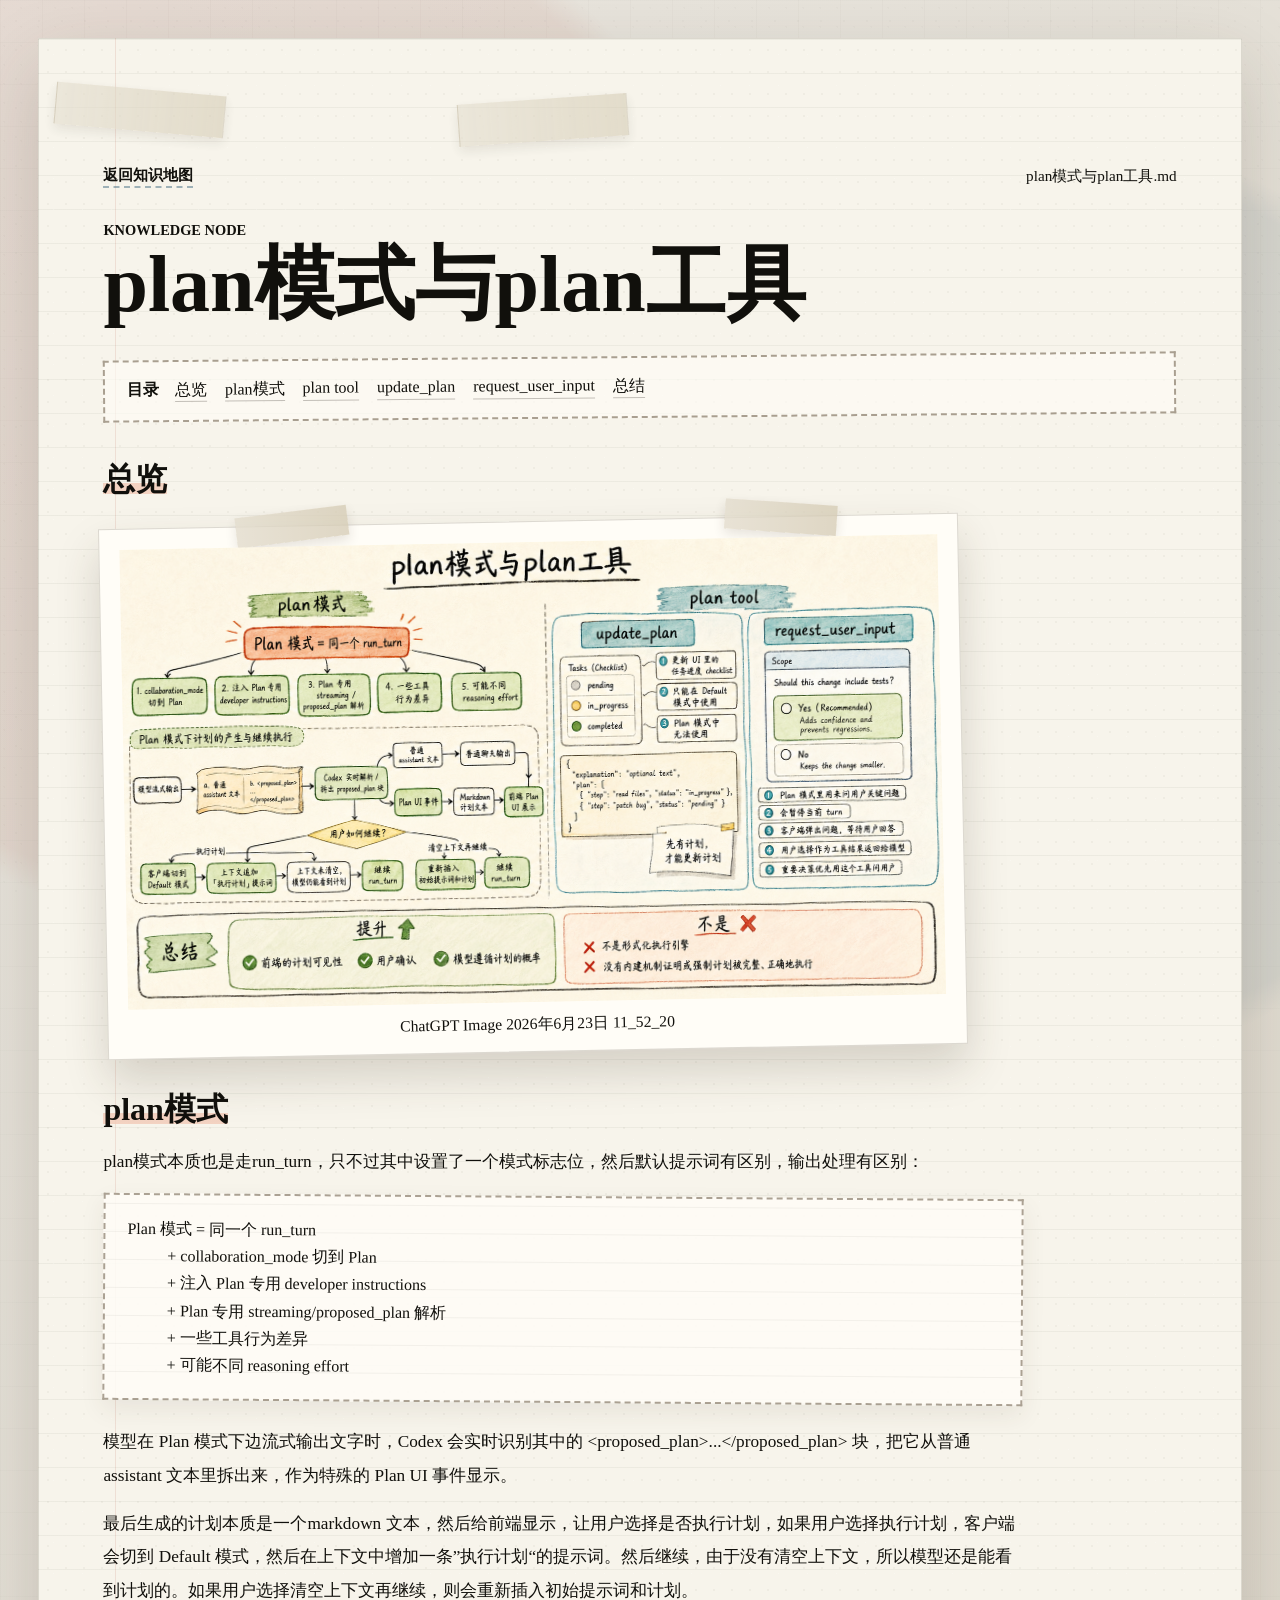
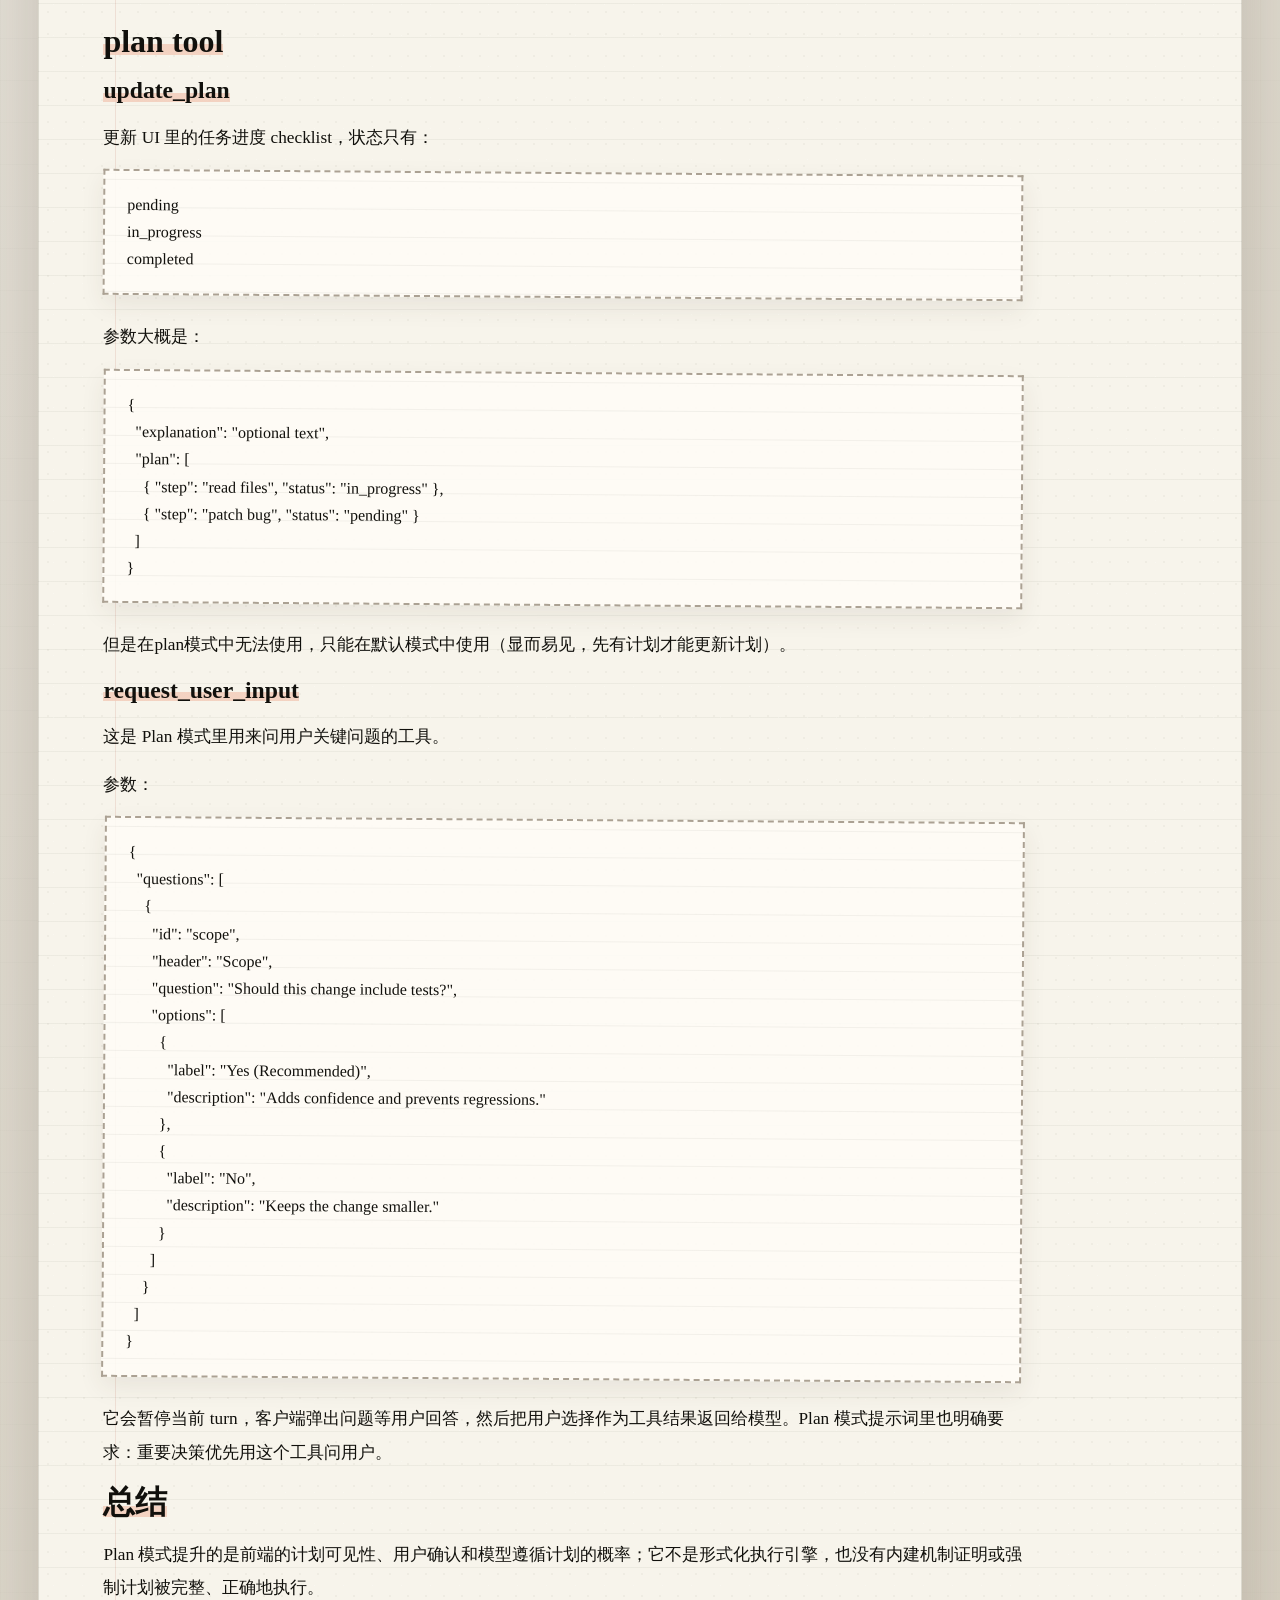
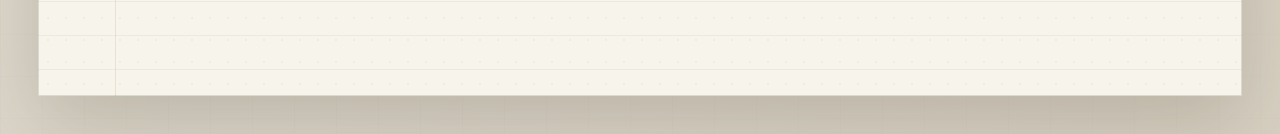
==== pages/plan-tools.html @ 9a36ade2 "Build Codex knowledge map blog" ====
<!doctype html>
<html lang="zh-CN">
  <head>
    <meta charset="utf-8" />
    <meta name="viewport" content="width=device-width, initial-scale=1" />
    <title>plan模式与plan工具 | Codex 源码知识地图</title>
    <link rel="stylesheet" href="../styles.css?v=20260623-strongred" />
  </head>
  <body class="topic-body">
    <main class="topic-shell" aria-label="知识节点详情">
      <article class="topic-paper">
        <div class="tape tape-a" aria-hidden="true"></div>
        <div class="tape tape-b" aria-hidden="true"></div>

        <nav class="topic-nav" aria-label="页面导航">
          <a href="../index.html">返回知识地图</a>
          <span data-topic-source></span>
        </nav>

        <header class="topic-hero">
          <p class="kicker" data-topic-eyebrow>Knowledge Node</p>
          <h1 data-topic-title>plan模式与plan工具</h1>
        </header>

        <aside class="topic-toc" aria-label="目录">
          <p>目录</p>
          <div data-topic-toc></div>
        </aside>

        <div class="topic-content" data-topic-article></div>
      </article>
    </main>

    <script>
      window.CodexTopicDocSlug = "plan-tools";
    </script>
    <script src="../data/docs-content.js?v=20260623-context-compaction"></script>
    <script src="../data/map-data.js?v=20260623-context-compaction"></script>
    <script src="../scripts/topic-page.js?v=20260623-listfix"></script>
  </body>
</html>
---- styles.css ----
:root {
  --hand-font: "Segoe Print", "Comic Sans MS", "Kaiti SC", KaiTi, STKaiti, cursive;
  --paper: #f7f4eb;
  --paper-deep: #ece3d3;
  --ink: #312a22;
  --ink-soft: #6e604e;
  --graphite: #847a6d;
  --core: #ae4937;
  --core-wash: #f2c9b6;
  --main: #557a64;
  --main-wash: #dfe9dc;
  --leaf: #fffdf7;
  --leaf-line: #928675;
  --blue-note: #315f79;
  --shadow: 0 28px 70px rgba(53, 43, 30, 0.18);
}

* {
  box-sizing: border-box;
}

html {
  min-height: 100%;
  background:
    linear-gradient(90deg, rgba(49, 42, 34, 0.045) 1px, transparent 1px) 0 0 / 42px 42px,
    linear-gradient(rgba(49, 42, 34, 0.035) 1px, transparent 1px) 0 0 / 42px 42px,
    #dad4c8;
}

body {
  min-height: 100%;
  margin: 0;
  color: var(--ink);
  font-family: var(--hand-font);
  background:
    radial-gradient(circle at 18% 12%, rgba(174, 73, 55, 0.08) 0 16%, transparent 17%),
    radial-gradient(circle at 82% 18%, rgba(49, 95, 121, 0.08) 0 15%, transparent 16%),
    linear-gradient(135deg, rgba(255, 255, 255, 0.42), rgba(214, 207, 192, 0.72));
  overflow-x: hidden;
}

body::before {
  content: "";
  position: fixed;
  inset: 0;
  pointer-events: none;
  opacity: 0.33;
  mix-blend-mode: multiply;
  background-image:
    linear-gradient(115deg, rgba(80, 64, 41, 0.035) 0 1px, transparent 1px 12px),
    radial-gradient(circle at 25% 40%, rgba(43, 34, 23, 0.05) 0 1px, transparent 1px),
    radial-gradient(circle at 70% 72%, rgba(43, 34, 23, 0.05) 0 1px, transparent 1px);
  background-size: 100% 100%, 17px 19px, 23px 29px;
}

.page-shell {
  min-height: 100vh;
  padding: clamp(18px, 3vw, 42px);
}

.map-board {
  position: relative;
  width: min(100%, 2240px);
  min-height: calc(100vh - clamp(36px, 6vw, 84px));
  margin: 0 auto;
  padding: clamp(24px, 4vw, 52px);
  background:
    linear-gradient(rgba(49, 42, 34, 0.055) 1px, transparent 1px) 0 0 / 100% 35px,
    linear-gradient(90deg, rgba(174, 73, 55, 0.14) 1px, transparent 1px) 74px 0 / 100% 100%,
    var(--paper);
  border: 1px solid rgba(49, 42, 34, 0.14);
  box-shadow: var(--shadow);
  isolation: isolate;
  overflow: hidden;
}

.map-board::before {
  content: "";
  position: absolute;
  inset: 0;
  z-index: -1;
  background:
    linear-gradient(96deg, transparent 0 8%, rgba(255, 255, 255, 0.38) 9%, transparent 12% 100%),
    radial-gradient(circle at 16% 30%, rgba(85, 122, 100, 0.06), transparent 20%),
    radial-gradient(circle at 84% 82%, rgba(49, 95, 121, 0.07), transparent 24%);
}

.map-board::after {
  content: "";
  position: absolute;
  inset: 0;
  pointer-events: none;
  background-image:
    radial-gradient(circle, rgba(58, 45, 29, 0.12) 0 0.7px, transparent 0.8px),
    radial-gradient(circle, rgba(255, 255, 255, 0.6) 0 0.9px, transparent 1px);
  background-size: 18px 22px, 29px 31px;
  opacity: 0.42;
}

.tape {
  position: absolute;
  width: 170px;
  height: 42px;
  z-index: 2;
  background:
    linear-gradient(90deg, rgba(255, 255, 255, 0.34), rgba(255, 255, 255, 0.05)),
    rgba(207, 196, 170, 0.68);
  border-left: 1px solid rgba(92, 77, 54, 0.12);
  border-right: 1px solid rgba(92, 77, 54, 0.12);
  box-shadow: 0 5px 12px rgba(54, 44, 30, 0.12);
  opacity: 0.78;
}

.tape-a {
  top: 18px;
  left: 33%;
  transform: rotate(-4deg);
}

.tape-b {
  right: 48px;
  bottom: 34px;
  transform: rotate(5deg);
}

.map-heading {
  position: relative;
  z-index: 3;
  max-width: 720px;
  margin: 0 0 clamp(20px, 3vw, 32px);
}

.kicker {
  margin: 0 0 7px;
  color: var(--blue-note);
  font: 700 0.9rem var(--hand-font);
  letter-spacing: 0;
  text-transform: uppercase;
}

h1 {
  margin: 0;
  color: var(--ink);
  font-size: 5rem;
  line-height: 0.95;
  letter-spacing: 0;
  text-wrap: balance;
}

.subtitle {
  max-width: 650px;
  margin: 16px 0 0;
  color: var(--ink-soft);
  font-family: var(--hand-font);
  font-size: 1.08rem;
  line-height: 1.75;
}

.legend {
  position: absolute;
  top: clamp(32px, 5vw, 62px);
  right: clamp(24px, 4vw, 54px);
  z-index: 4;
  display: flex;
  gap: 18px;
  align-items: center;
  color: var(--ink-soft);
  font: 700 0.95rem var(--hand-font);
}

.legend span {
  display: inline-flex;
  gap: 8px;
  align-items: center;
  white-space: nowrap;
}

.legend i {
  display: block;
  width: 18px;
  height: 18px;
  transform: rotate(-5deg);
  border: 2px solid currentColor;
  background: var(--leaf);
}

.legend-core {
  color: var(--core);
  background: var(--core-wash) !important;
}

.legend-main {
  color: var(--main);
  background: var(--main-wash) !important;
}

.legend-leaf {
  color: var(--leaf-line);
}

.map-scroll {
  position: relative;
  z-index: 3;
  width: 100%;
  overflow-x: auto;
  overflow-y: hidden;
  padding: 4px 0 170px;
  scrollbar-color: rgba(49, 42, 34, 0.28) transparent;
}

.knowledge-map {
  display: block;
  width: 100%;
  min-width: 1700px;
  height: auto;
  aspect-ratio: 2260 / 1040;
  font-family: var(--hand-font);
  overflow: visible;
}

.background-ink path {
  fill: none;
  stroke: rgba(49, 42, 34, 0.22);
  stroke-width: 1.5;
  stroke-linecap: round;
  stroke-dasharray: 5 12;
  filter: url("#roughen");
}

.connector {
  fill: none;
  stroke: rgba(49, 42, 34, 0.72);
  stroke-linecap: round;
  stroke-linejoin: round;
  marker-end: url("#arrow-main");
  filter: url("#roughen");
}

.main-flow {
  stroke-width: 3.1;
}

.core-flow {
  stroke: rgba(174, 73, 55, 0.78);
  stroke-width: 4.4;
}

.front-connectors .main-flow {
  stroke-width: 4.2;
}

.connector-emphasis {
  stroke: rgba(49, 42, 34, 0.88);
  stroke-width: 5.2;
  filter: none;
}

.front-connectors .connector-emphasis {
  stroke-width: 5.2;
}

.arrow-mark {
  fill: none;
  stroke: rgba(49, 42, 34, 0.72);
  stroke-width: 1.8;
  stroke-linecap: round;
  stroke-linejoin: round;
}

.nodes {
  filter: url("#soft-shadow");
}

.map-node {
  cursor: pointer;
  outline: none;
  transform-box: fill-box;
  transform-origin: center;
  transition: transform 180ms ease, opacity 180ms ease;
}

.map-node:hover,
.map-node:focus-visible,
.map-node.is-active {
  transform: translateY(-5px) rotate(-0.7deg);
}

.map-node[data-url] .node-shape {
  stroke-dasharray: 12 4;
}

.map-node:focus-visible .node-shape {
  stroke: var(--blue-note);
  stroke-width: 4.8;
}

.node-shape {
  stroke-linejoin: round;
  filter: url("#roughen");
  transition: fill 180ms ease, stroke-width 180ms ease;
}

.node-label {
  pointer-events: none;
  fill: var(--ink);
  font-size: 22px;
  font-weight: 700;
  letter-spacing: 0;
  dominant-baseline: middle;
}

.node-main .node-shape {
  fill: var(--main-wash);
  stroke: var(--main);
  stroke-width: 3.5;
}

.node-leaf .node-shape {
  fill: rgba(255, 253, 247, 0.96);
  stroke: var(--leaf-line);
  stroke-width: 2.1;
  stroke-dasharray: 8 5;
}

.node-leaf .node-label {
  font-size: 20px;
  font-weight: 650;
}

.node-core .node-halo {
  fill: rgba(174, 73, 55, 0.08);
  stroke: var(--core);
  stroke-width: 3.5;
  stroke-dasharray: 14 9;
  filter: url("#roughen");
}

.node-core .node-shape {
  fill: var(--core-wash);
  stroke: var(--core);
  stroke-width: 5;
}

.node-core .node-label {
  fill: #2c211c;
  font-size: 29px;
  font-weight: 800;
}

.stamp {
  pointer-events: none;
  fill: none;
  stroke: var(--core);
  stroke-width: 1.6;
  font: 800 21px var(--hand-font);
  letter-spacing: 0;
}

.node-note {
  position: absolute;
  right: clamp(28px, 5vw, 64px);
  bottom: clamp(26px, 4vw, 50px);
  z-index: 5;
  width: min(420px, calc(100% - 56px));
  min-height: 116px;
  padding: 19px 24px 21px;
  color: var(--ink);
  background:
    linear-gradient(105deg, rgba(255, 255, 255, 0.5), rgba(255, 255, 255, 0.08)),
    #f4e7a9;
  border: 1px solid rgba(65, 53, 34, 0.17);
  box-shadow: 0 18px 38px rgba(61, 50, 33, 0.16);
  transform: rotate(-1.5deg);
}

.node-note::before {
  content: "";
  position: absolute;
  top: -13px;
  left: 42%;
  width: 88px;
  height: 25px;
  background: rgba(190, 177, 148, 0.58);
  transform: rotate(4deg);
}

.node-note p,
.node-note h2 {
  margin: 0;
}

.note-tier {
  color: var(--core);
  font: 800 0.78rem var(--hand-font);
  letter-spacing: 0;
  text-transform: uppercase;
}

.node-note h2 {
  margin-top: 4px;
  font-size: 1.65rem;
  line-height: 1.15;
}

.node-note h2 + p {
  margin-top: 10px;
  color: #5a4a35;
  font-family: var(--hand-font);
  font-size: 0.98rem;
  line-height: 1.72;
}

@media (max-width: 980px) {
  .map-board {
    padding: 26px 22px;
  }

  .legend {
    position: relative;
    top: auto;
    right: auto;
    margin: 18px 0 8px;
    flex-wrap: wrap;
  }

  .kicker {
    font-size: 0.82rem;
  }

  h1 {
    font-size: 3.55rem;
  }

  .subtitle {
    font-size: 1rem;
  }

  .node-note h2 {
    font-size: 1.45rem;
  }

  .map-scroll {
    margin-inline: -10px;
    padding: 8px 10px 160px;
  }

  .knowledge-map {
    min-width: 1460px;
  }

  .node-note {
    right: 18px;
    left: 18px;
    bottom: 24px;
    width: auto;
  }
}

@media (max-width: 560px) {
  .page-shell {
    padding: 12px;
  }

  .map-board {
    min-height: calc(100vh - 24px);
    padding: 22px 16px;
  }

  h1 {
    font-size: 2.45rem;
  }

  .subtitle {
    font-size: 0.92rem;
  }

  .legend {
    gap: 10px 14px;
    font-size: 0.86rem;
  }

  .knowledge-map {
    min-width: 1280px;
  }

  .tape-a {
    left: 18%;
  }

  .tape-b {
    display: none;
  }
}

.topic-body {
  --ink: #11100c;
  --ink-soft: #11100c;
  --core: #11100c;
  --blue-note: #11100c;
  --topic-emphasis: #b43b2e;
  overflow-x: hidden;
}

.topic-body.is-lightbox-open {
  overflow: hidden;
}

.topic-shell {
  min-height: 100vh;
  padding: clamp(18px, 3vw, 42px);
}

.topic-paper {
  position: relative;
  width: min(100%, 1280px);
  margin: 0 auto;
  padding: 42px clamp(24px, 5vw, 76px) 76px;
  background:
    linear-gradient(rgba(49, 42, 34, 0.052) 1px, transparent 1px) 0 0 / 100% 34px,
    linear-gradient(90deg, rgba(174, 73, 55, 0.12) 1px, transparent 1px) 76px 0 / 100% 100%,
    var(--paper);
  border: 1px solid rgba(49, 42, 34, 0.14);
  box-shadow: var(--shadow);
  isolation: isolate;
}

.topic-paper::after {
  content: "";
  position: absolute;
  inset: 0;
  pointer-events: none;
  opacity: 0.36;
  background-image:
    radial-gradient(circle, rgba(58, 45, 29, 0.12) 0 0.7px, transparent 0.8px),
    radial-gradient(circle, rgba(255, 255, 255, 0.6) 0 0.9px, transparent 1px);
  background-size: 18px 22px, 29px 31px;
}

.topic-paper > * {
  position: relative;
  z-index: 1;
}

.topic-nav {
  display: flex;
  justify-content: space-between;
  gap: 18px;
  align-items: center;
  margin-bottom: 34px;
  color: var(--ink);
  font-size: 0.95rem;
}

.topic-nav a {
  color: var(--blue-note);
  font-weight: 800;
  text-decoration: none;
  border-bottom: 2px dashed rgba(49, 95, 121, 0.45);
}

.topic-nav span {
  text-align: right;
}

.topic-hero {
  max-width: 880px;
  margin-bottom: 34px;
}

.topic-toc {
  display: grid;
  grid-template-columns: auto 1fr;
  gap: 16px;
  align-items: start;
  margin: 0 0 42px;
  padding: 18px 22px;
  background: rgba(255, 253, 247, 0.62);
  border: 2px dashed rgba(146, 134, 117, 0.78);
  transform: rotate(-0.5deg);
}

.topic-toc p {
  margin: 0;
  color: var(--core);
  font-weight: 800;
}

.topic-toc div {
  display: flex;
  flex-wrap: wrap;
  gap: 10px 18px;
}

.topic-toc a {
  color: var(--ink);
  text-decoration: none;
  border-bottom: 1px solid rgba(49, 42, 34, 0.28);
}

.topic-content {
  max-width: 920px;
}

.topic-section {
  margin-top: 46px;
  scroll-margin-top: 24px;
}

.topic-section:first-child {
  margin-top: 0;
}

.topic-heading {
  display: block;
  width: fit-content;
  max-width: 100%;
  margin: 0 0 16px;
  color: var(--ink);
  font-size: 2rem;
  line-height: 1.2;
  letter-spacing: 0;
  background:
    linear-gradient(transparent 58%, rgba(242, 201, 182, 0.78) 58% 88%, transparent 88%);
}

h3.topic-heading {
  font-size: 1.48rem;
  color: var(--blue-note);
}

.topic-heading + .topic-heading {
  margin-top: 8px;
}

.topic-paragraph {
  margin: 14px 0;
  color: #11100c;
  font-size: 1.08rem;
  line-height: 1.95;
}

.topic-body strong {
  color: var(--topic-emphasis);
  font-weight: 900;
}

.inline-code {
  padding: 0.08em 0.28em;
  color: #11100c;
  background: rgba(242, 201, 182, 0.46);
  border: 1px dashed rgba(174, 73, 55, 0.36);
}

.topic-code {
  margin: 18px 0 22px;
  padding: 20px 22px;
  color: #11100c;
  font-family: var(--hand-font);
  font-size: 1rem;
  line-height: 1.7;
  white-space: pre-wrap;
  background:
    linear-gradient(rgba(49, 42, 34, 0.055) 1px, transparent 1px) 0 8px / 100% 28px,
    rgba(255, 253, 247, 0.86);
  border: 2px dashed rgba(146, 134, 117, 0.76);
  box-shadow: 0 10px 24px rgba(61, 50, 33, 0.08);
  transform: rotate(0.4deg);
}

.topic-code code {
  font-family: inherit;
}

.topic-list {
  margin: 14px 0 20px;
  padding-left: 1.6rem;
  color: #11100c;
  font-size: 1.05rem;
  line-height: 1.82;
}

.topic-list li {
  margin: 7px 0;
  padding-left: 4px;
}

.topic-list strong {
  color: var(--topic-emphasis);
}

.topic-table-wrap {
  position: relative;
  width: min(100%, 980px);
  margin: 22px 0 30px;
  padding: 14px 12px 16px;
  overflow-x: auto;
  background:
    linear-gradient(rgba(49, 42, 34, 0.045) 1px, transparent 1px) 0 11px / 100% 30px,
    rgba(255, 253, 247, 0.9);
  border: 2px dashed rgba(146, 134, 117, 0.72);
  box-shadow: 0 14px 28px rgba(61, 50, 33, 0.1);
  transform: rotate(-0.25deg);
}

.topic-table-wrap::before {
  content: "";
  position: absolute;
  top: -13px;
  left: 34px;
  width: 92px;
  height: 24px;
  background:
    linear-gradient(90deg, rgba(255, 255, 255, 0.32), rgba(255, 255, 255, 0.08)),
    rgba(207, 196, 170, 0.62);
  box-shadow: 0 5px 12px rgba(54, 44, 30, 0.1);
  transform: rotate(-5deg);
}

.topic-table {
  width: 100%;
  min-width: 760px;
  border-collapse: separate;
  border-spacing: 0;
  color: #11100c;
  font-family: var(--hand-font);
  font-size: 1.01rem;
  line-height: 1.58;
}

.topic-table th,
.topic-table td {
  padding: 11px 14px;
  vertical-align: top;
  border-right: 2px dashed rgba(146, 134, 117, 0.48);
  border-bottom: 2px dashed rgba(146, 134, 117, 0.48);
}

.topic-table th:last-child,
.topic-table td:last-child {
  border-right: 0;
}

.topic-table tbody tr:last-child td {
  border-bottom: 0;
}

.topic-table th {
  color: #11100c;
  font-weight: 800;
  background: rgba(242, 201, 182, 0.38);
}

.topic-table tbody tr:nth-child(odd) td {
  background: rgba(216, 228, 212, 0.24);
}

.topic-empty {
  margin-top: 28px;
  padding: 20px 22px;
  color: #11100c;
  background: rgba(255, 253, 247, 0.72);
  border: 2px dashed rgba(146, 134, 117, 0.7);
}

.topic-child-links {
  width: min(100%, 980px);
  margin: 46px 0 8px;
  padding-top: 18px;
  border-top: 2px dashed rgba(146, 134, 117, 0.62);
}

.topic-child-heading {
  display: inline-block;
  margin: 0 0 18px;
  color: var(--blue-note);
  font-size: 1.42rem;
  line-height: 1.2;
  letter-spacing: 0;
  transform: rotate(-0.5deg);
}

.topic-child-grid {
  display: grid;
  grid-template-columns: repeat(auto-fit, minmax(210px, 1fr));
  gap: 16px;
}

.topic-child-card {
  position: relative;
  min-height: 118px;
  padding: 18px 20px 16px;
  color: var(--ink);
  text-decoration: none;
  background:
    linear-gradient(rgba(49, 42, 34, 0.04) 1px, transparent 1px) 0 9px / 100% 26px,
    rgba(255, 253, 247, 0.92);
  border: 2px dashed rgba(146, 134, 117, 0.78);
  box-shadow: 0 14px 28px rgba(61, 50, 33, 0.11);
  transform: rotate(var(--tilt, -0.35deg));
  transition: transform 160ms ease, box-shadow 160ms ease, border-color 160ms ease;
}

.topic-child-card::before {
  content: "";
  position: absolute;
  top: -12px;
  right: 22px;
  width: 78px;
  height: 22px;
  background:
    linear-gradient(90deg, rgba(255, 255, 255, 0.28), rgba(255, 255, 255, 0.06)),
    rgba(207, 196, 170, 0.64);
  box-shadow: 0 5px 12px rgba(54, 44, 30, 0.1);
  transform: rotate(5deg);
}

.topic-child-card:hover,
.topic-child-card:focus-visible {
  border-color: rgba(76, 116, 89, 0.9);
  box-shadow: 0 18px 34px rgba(61, 50, 33, 0.15);
  outline: none;
  transform: translateY(-4px) rotate(0deg);
}

.topic-child-tier,
.topic-child-title {
  display: block;
}

.topic-child-tier {
  color: var(--core);
  font-size: 0.92rem;
  font-weight: 800;
  text-transform: uppercase;
}

.topic-child-title {
  margin-top: 8px;
  color: var(--ink);
  font-size: clamp(1.55rem, 2.6vw, 2.25rem);
  line-height: 1.08;
}

.taped-figure {
  position: relative;
  width: min(100%, 860px);
  margin: 22px 0 38px;
  padding: 20px 20px 16px;
  background: #fffdf7;
  border: 1px solid rgba(65, 53, 34, 0.18);
  box-shadow: 0 22px 44px rgba(61, 50, 33, 0.18);
  transform: rotate(-1.1deg);
}

.taped-figure img {
  display: block;
  width: 100%;
  height: auto;
  cursor: zoom-in;
  filter: saturate(0.95) contrast(1.02);
}

.taped-figure img:focus-visible {
  outline: 3px dashed var(--blue-note);
  outline-offset: 8px;
}

.taped-figure figcaption {
  margin-top: 12px;
  color: #11100c;
  text-align: center;
  font-size: 0.98rem;
}

.image-lightbox[hidden] {
  display: none;
}

.image-lightbox {
  position: fixed;
  inset: 0;
  z-index: 50;
  display: grid;
  place-items: center;
  padding: clamp(18px, 4vw, 54px);
  background:
    radial-gradient(circle at 20% 16%, rgba(255, 253, 247, 0.22), transparent 24%),
    rgba(22, 19, 15, 0.74);
  cursor: zoom-out;
}

.image-lightbox-frame {
  position: relative;
  width: min(100%, 1180px);
  max-height: calc(100vh - 72px);
  margin: 0;
  padding: clamp(16px, 2vw, 26px);
  overflow: visible;
  background:
    linear-gradient(rgba(49, 42, 34, 0.045) 1px, transparent 1px) 0 8px / 100% 30px,
    #fffdf7;
  border: 1px solid rgba(49, 42, 34, 0.2);
  box-shadow: 0 30px 90px rgba(0, 0, 0, 0.38);
  transform: rotate(-0.25deg);
  cursor: default;
}

.image-lightbox-frame::before,
.image-lightbox-frame::after {
  content: "";
  position: absolute;
  top: -14px;
  width: 112px;
  height: 30px;
  background:
    linear-gradient(90deg, rgba(255, 255, 255, 0.35), rgba(255, 255, 255, 0.08)),
    rgba(207, 196, 170, 0.75);
  box-shadow: 0 5px 12px rgba(20, 16, 10, 0.18);
}

.image-lightbox-frame::before {
  left: 16%;
  transform: rotate(-6deg);
}

.image-lightbox-frame::after {
  right: 15%;
  transform: rotate(5deg);
}

.image-lightbox-viewport {
  width: 100%;
  max-height: calc(100vh - 182px);
  overflow: auto;
  overscroll-behavior: contain;
  cursor: grab;
  user-select: none;
  touch-action: none;
  scrollbar-color: rgba(49, 42, 34, 0.36) rgba(255, 253, 247, 0.7);
}

.image-lightbox-viewport.is-dragging {
  cursor: grabbing;
}

.image-lightbox-media {
  width: fit-content;
  margin: 0 auto;
}

.image-lightbox-frame img {
  display: block;
  width: 100%;
  max-width: none;
  max-height: none;
  margin: 0 auto;
  object-fit: contain;
  pointer-events: none;
}

.image-lightbox-frame figcaption {
  margin-top: 14px;
  color: #11100c;
  text-align: center;
  font-size: 1rem;
}

.image-lightbox-close {
  position: absolute;
  top: 12px;
  right: 12px;
  z-index: 1;
  width: 42px;
  height: 42px;
  margin: 0;
  color: #11100c;
  font: 800 1.55rem var(--hand-font);
  line-height: 1;
  background: rgba(255, 253, 247, 0.92);
  border: 2px dashed rgba(49, 42, 34, 0.52);
  border-radius: 50%;
  cursor: pointer;
}

.image-lightbox-close:hover,
.image-lightbox-close:focus-visible {
  outline: none;
  border-color: var(--core);
  transform: rotate(-4deg);
}

.figure-tape {
  position: absolute;
  top: -15px;
  width: 112px;
  height: 30px;
  background:
    linear-gradient(90deg, rgba(255, 255, 255, 0.35), rgba(255, 255, 255, 0.08)),
    rgba(207, 196, 170, 0.72);
  box-shadow: 0 5px 12px rgba(54, 44, 30, 0.12);
}

.tape-left {
  left: 16%;
  transform: rotate(-6deg);
}

.tape-right {
  right: 14%;
  transform: rotate(5deg);
}

@media (max-width: 760px) {
  .topic-paper {
    padding: 28px 18px 54px;
  }

  .topic-nav {
    align-items: flex-start;
    flex-direction: column;
  }

  .topic-nav span {
    text-align: left;
  }

  .topic-toc {
    grid-template-columns: 1fr;
  }

  .topic-heading {
    font-size: 1.64rem;
  }

  h3.topic-heading {
    font-size: 1.28rem;
  }

  .topic-paragraph {
    font-size: 1rem;
  }

  .topic-table-wrap {
    margin-right: -6px;
    margin-left: -6px;
    padding: 12px 10px 14px;
  }

  .topic-table {
    min-width: 680px;
    font-size: 0.94rem;
  }

  .topic-table th,
  .topic-table td {
    padding: 9px 11px;
  }

  .topic-child-grid {
    grid-template-columns: 1fr;
  }

  .topic-child-card {
    min-height: 104px;
  }
}
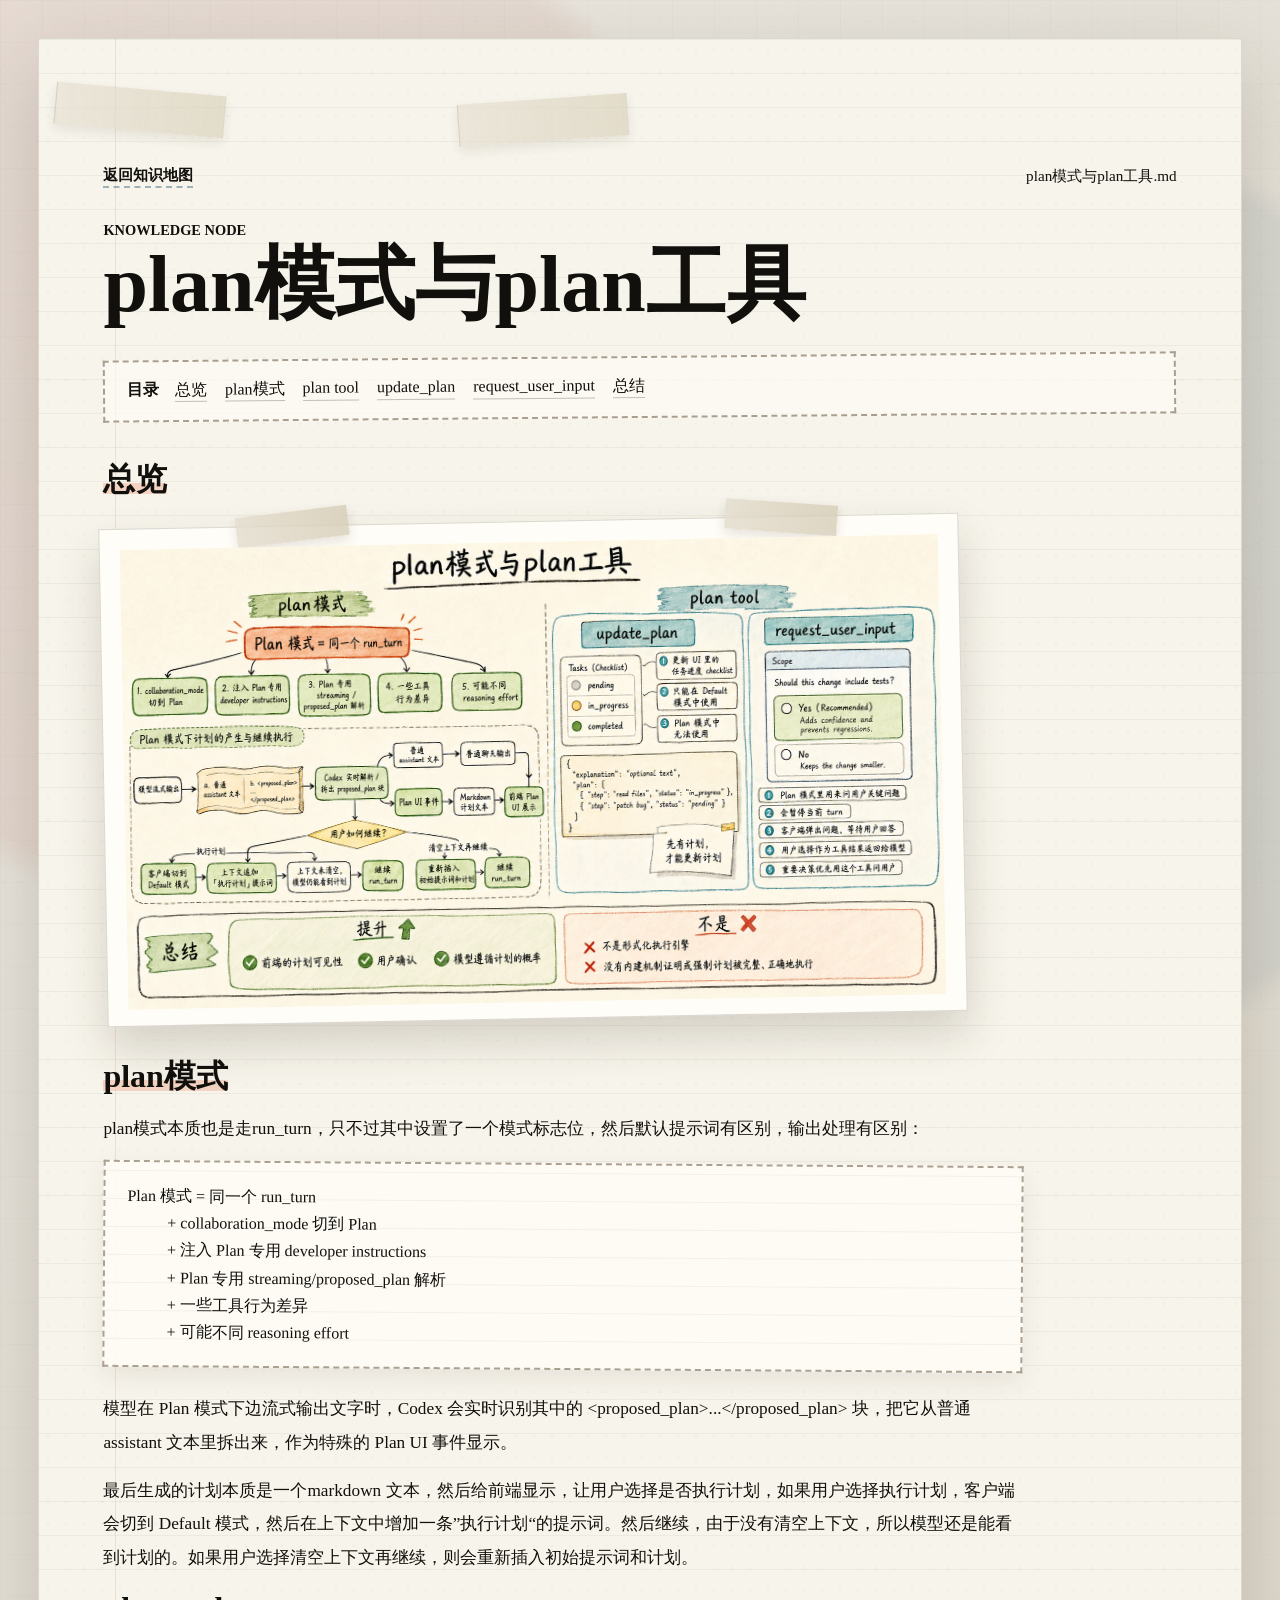
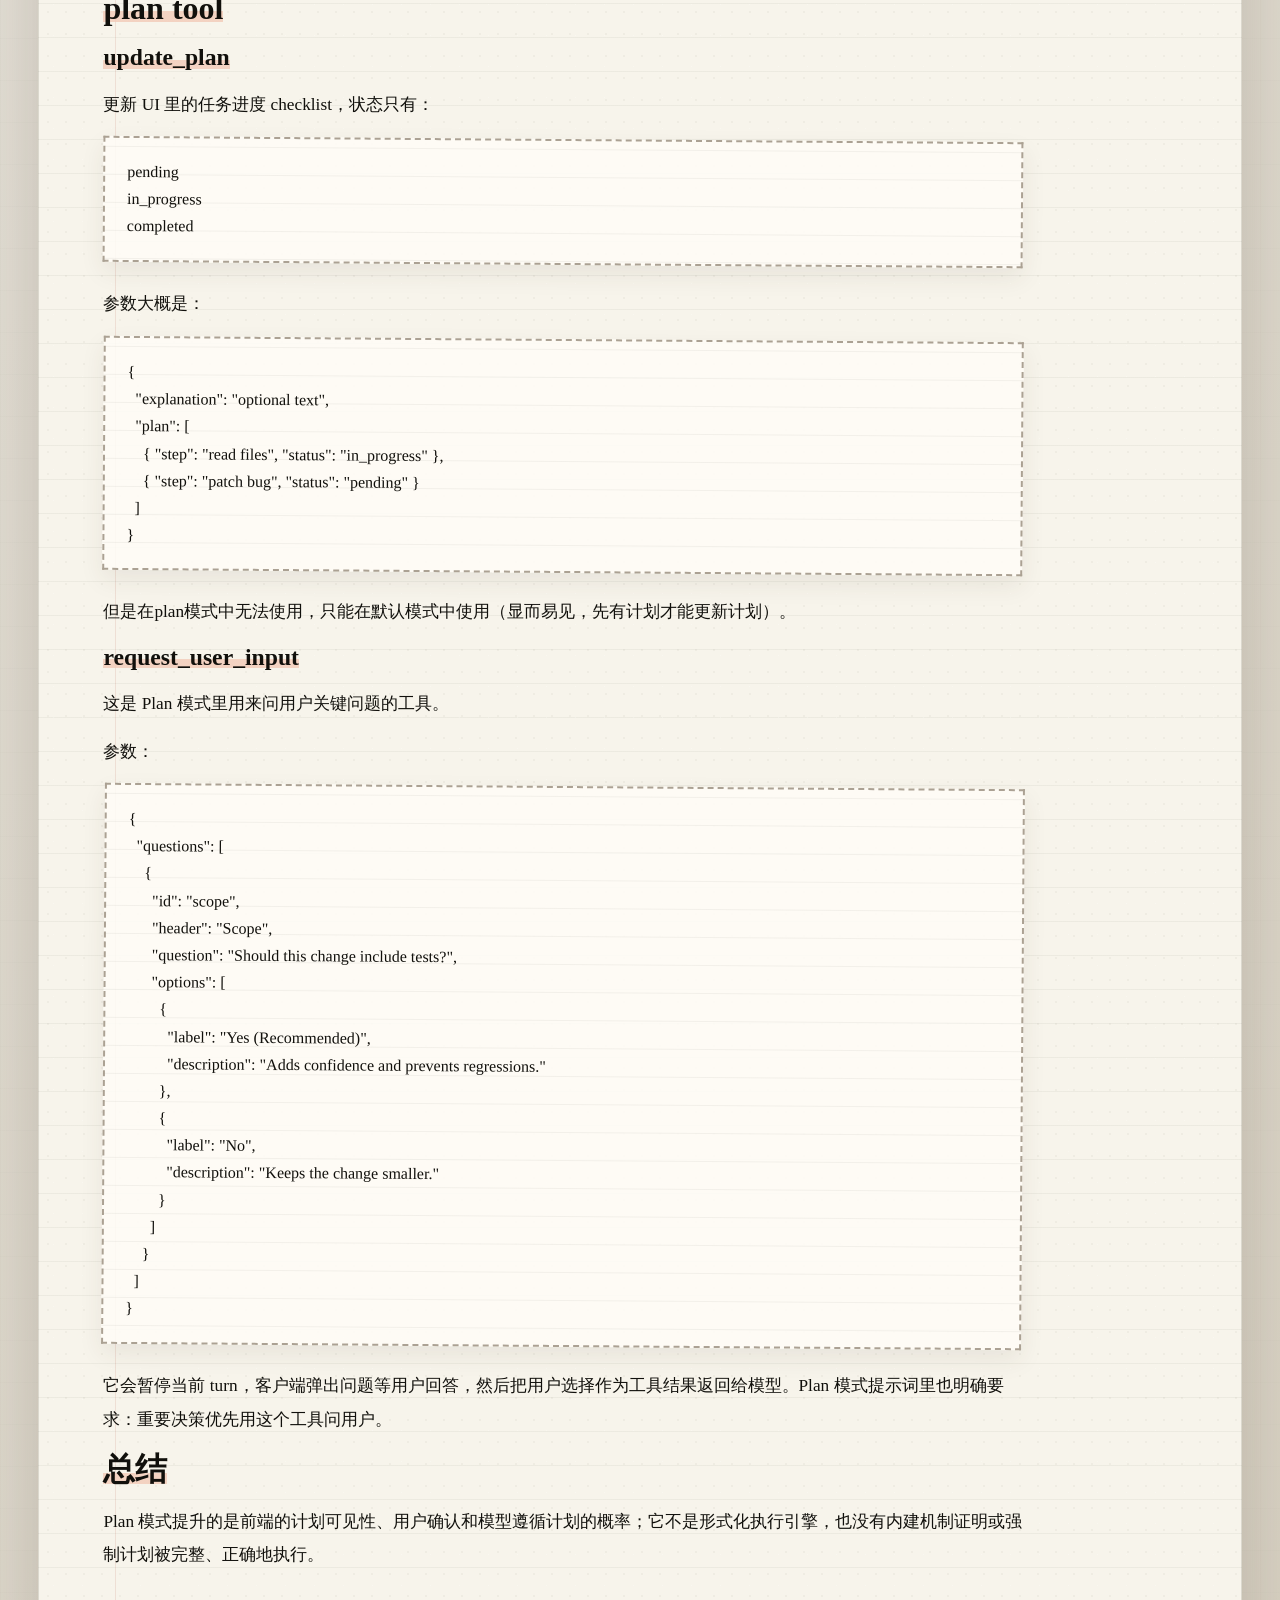
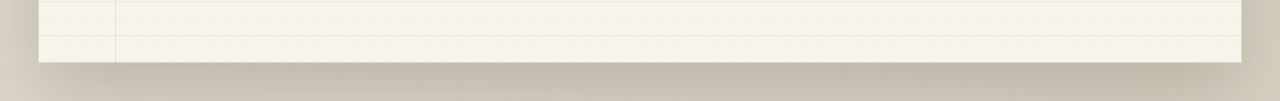
==== commit b27d5f9e: "Hide rendered image names" ====
--- a/pages/plan-tools.html
+++ b/pages/plan-tools.html
@@ -34,8 +34,8 @@
     <script>
       window.CodexTopicDocSlug = "plan-tools";
     </script>
-    <script src="../data/docs-content.js?v=20260623-context-compaction"></script>
-    <script src="../data/map-data.js?v=20260623-context-compaction"></script>
-    <script src="../scripts/topic-page.js?v=20260623-listfix"></script>
+    <script src="../data/docs-content.js?v=20260623-app-server"></script>
+    <script src="../data/map-data.js?v=20260623-app-server"></script>
+    <script src="../scripts/topic-page.js?v=20260623-hide-image-names"></script>
   </body>
 </html>
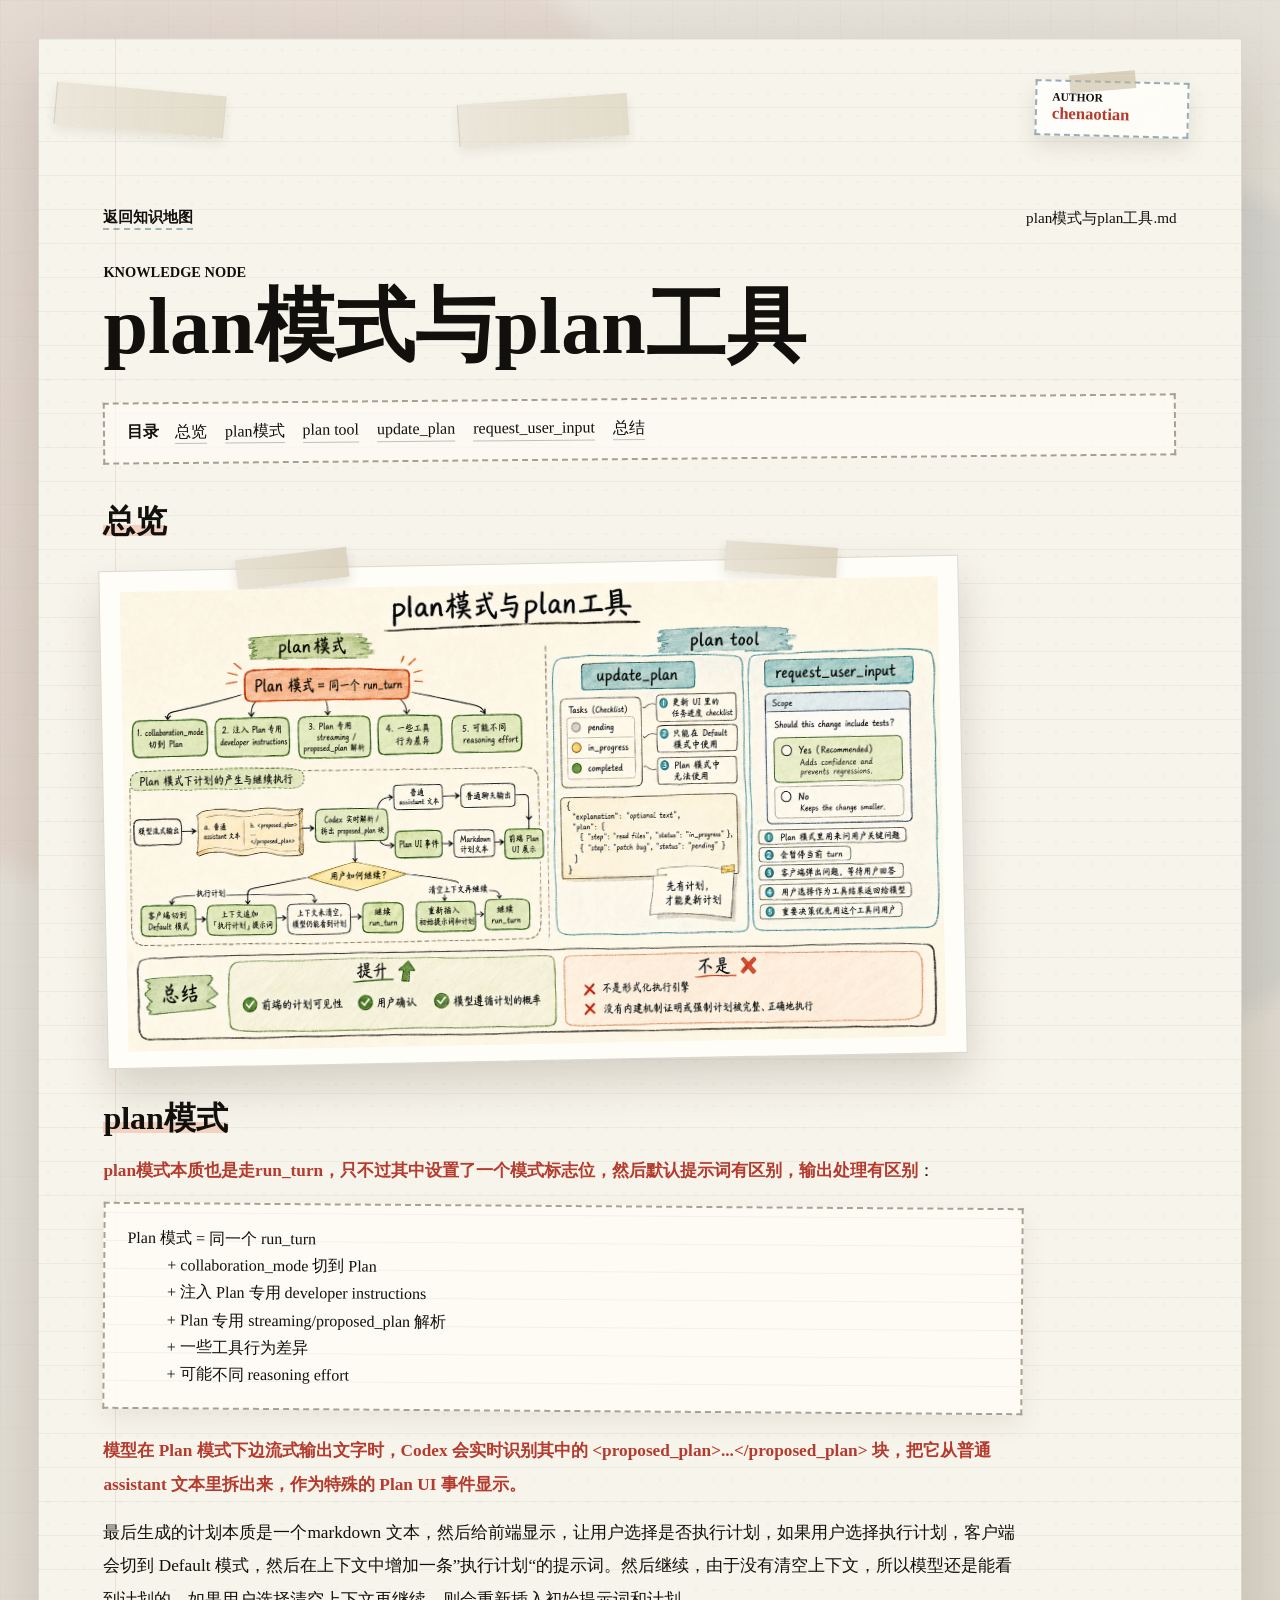
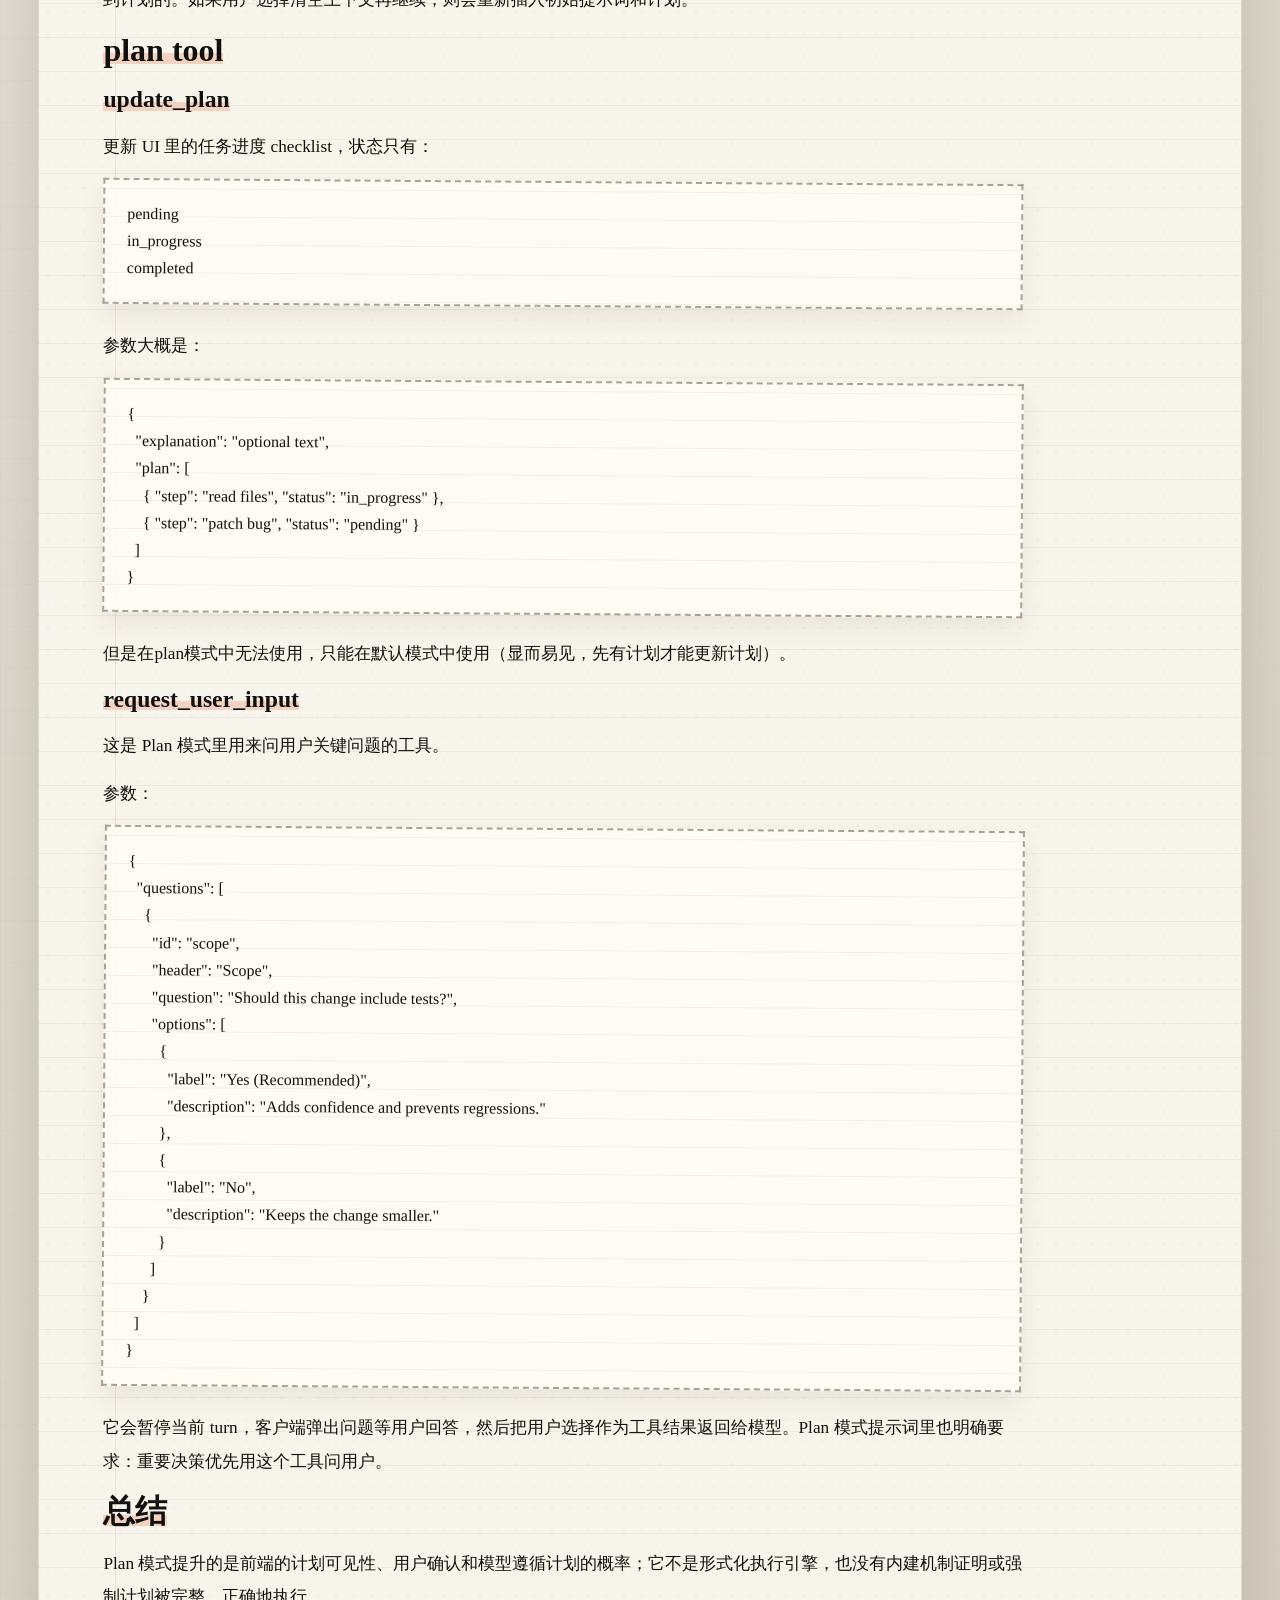
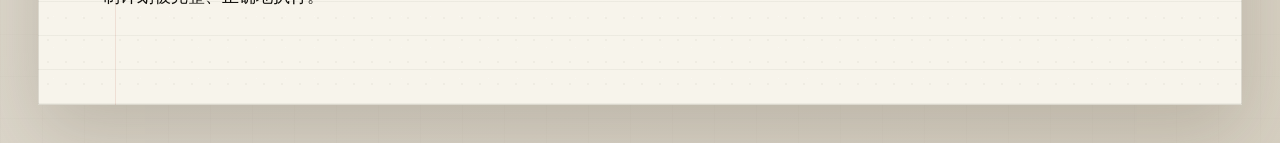
==== commit 1b1d0a64: "Add author links across site" ====
--- a/pages/plan-tools.html
+++ b/pages/plan-tools.html
@@ -4,13 +4,23 @@
     <meta charset="utf-8" />
     <meta name="viewport" content="width=device-width, initial-scale=1" />
     <title>plan模式与plan工具 | Codex 源码知识地图</title>
-    <link rel="stylesheet" href="../styles.css?v=20260623-strongred" />
+    <link rel="stylesheet" href="../styles.css?v=20260623-runturn-flow" />
   </head>
   <body class="topic-body">
     <main class="topic-shell" aria-label="知识节点详情">
       <article class="topic-paper">
         <div class="tape tape-a" aria-hidden="true"></div>
         <div class="tape tape-b" aria-hidden="true"></div>
+        <a
+          class="author-signature"
+          href="https://github.com/chenaotian"
+          target="_blank"
+          rel="noopener noreferrer"
+          aria-label="作者 chenaotian 的 GitHub 主页"
+        >
+          <span>Author</span>
+          <strong>chenaotian</strong>
+        </a>
 
         <nav class="topic-nav" aria-label="页面导航">
           <a href="../index.html">返回知识地图</a>
--- a/styles.css
+++ b/styles.css
@@ -126,8 +126,8 @@
 .map-heading {
   position: relative;
   z-index: 3;
-  max-width: 720px;
-  margin: 0 0 clamp(20px, 3vw, 32px);
+  max-width: none;
+  margin: 0 0 24px;
 }
 
 .kicker {
@@ -147,6 +147,13 @@
   text-wrap: balance;
 }
 
+.map-heading h1 {
+  font-size: 4.35rem;
+  line-height: 1;
+  white-space: nowrap;
+  text-wrap: nowrap;
+}
+
 .subtitle {
   max-width: 650px;
   margin: 16px 0 0;
@@ -156,9 +163,68 @@
   line-height: 1.75;
 }
 
+.author-signature {
+  position: absolute;
+  top: clamp(24px, 4vw, 42px);
+  right: clamp(22px, 4vw, 58px);
+  z-index: 7;
+  display: inline-grid;
+  gap: 1px;
+  min-width: 154px;
+  padding: 9px 15px 10px;
+  color: var(--ink);
+  text-decoration: none;
+  background:
+    linear-gradient(108deg, rgba(255, 255, 255, 0.54), rgba(255, 255, 255, 0.08)),
+    rgba(255, 253, 247, 0.88);
+  border: 2px dashed rgba(49, 95, 121, 0.5);
+  box-shadow: 0 10px 22px rgba(61, 50, 33, 0.12);
+  transform: rotate(1.4deg);
+  transition:
+    border-color 160ms ease,
+    box-shadow 160ms ease,
+    transform 160ms ease;
+}
+
+.author-signature::before {
+  content: "";
+  position: absolute;
+  top: -10px;
+  left: 32px;
+  width: 66px;
+  height: 18px;
+  background: rgba(194, 181, 152, 0.54);
+  transform: rotate(-6deg);
+}
+
+.author-signature span,
+.author-signature strong {
+  position: relative;
+}
+
+.author-signature span {
+  color: var(--blue-note);
+  font: 800 0.72rem var(--hand-font);
+  letter-spacing: 0;
+  text-transform: uppercase;
+}
+
+.author-signature strong {
+  font: 800 1.04rem var(--hand-font);
+  letter-spacing: 0;
+}
+
+.author-signature:hover,
+.author-signature:focus-visible {
+  border-color: rgba(174, 73, 55, 0.64);
+  box-shadow: 0 14px 28px rgba(61, 50, 33, 0.18);
+  transform: rotate(-0.6deg) translateY(-1px);
+  outline: none;
+}
+
 .legend {
   position: absolute;
-  top: clamp(32px, 5vw, 62px);
+  top: clamp(88px, 7vw, 116px);
   right: clamp(24px, 4vw, 54px);
   z-index: 4;
   display: flex;
@@ -325,6 +391,44 @@
 .node-leaf .node-label {
   font-size: 20px;
   font-weight: 650;
+}
+
+.node-summary .node-shape {
+  fill: #f6df7f;
+  stroke: rgba(174, 73, 55, 0.92);
+  stroke-width: 4.2;
+  filter: url("#roughen");
+}
+
+.node-summary .node-label {
+  fill: #2b211b;
+  font-size: 25px;
+  font-weight: 800;
+}
+
+.summary-badge-ring {
+  fill: rgba(174, 73, 55, 0.08);
+  stroke: rgba(174, 73, 55, 0.72);
+  stroke-width: 2.4;
+  stroke-dasharray: 6 5;
+  filter: url("#roughen");
+}
+
+.summary-pin {
+  fill: #ae4937;
+  stroke: rgba(49, 42, 34, 0.58);
+  stroke-width: 1.6;
+  filter: url("#roughen");
+}
+
+.node-summary {
+  transform: rotate(-7deg);
+}
+
+.node-summary:hover,
+.node-summary:focus-visible,
+.node-summary.is-active {
+  transform: translateY(-8px) rotate(-9deg) scale(1.03);
 }
 
 .node-core .node-halo {
@@ -423,12 +527,23 @@
     flex-wrap: wrap;
   }
 
+  .author-signature {
+    position: relative;
+    top: auto;
+    right: auto;
+    margin: 0 0 18px auto;
+  }
+
   .kicker {
     font-size: 0.82rem;
   }
 
   h1 {
     font-size: 3.55rem;
+  }
+
+  .map-heading h1 {
+    font-size: 3.05rem;
   }
 
   .subtitle {
@@ -468,6 +583,10 @@
 
   h1 {
     font-size: 2.45rem;
+  }
+
+  .map-heading h1 {
+    font-size: 1.75rem;
   }
 
   .subtitle {
@@ -541,11 +660,17 @@
   z-index: 1;
 }
 
+.topic-paper > .author-signature {
+  position: absolute;
+  z-index: 7;
+}
+
 .topic-nav {
   display: flex;
   justify-content: space-between;
   gap: 18px;
   align-items: center;
+  margin-top: 42px;
   margin-bottom: 34px;
   color: var(--ink);
   font-size: 0.95rem;
@@ -647,6 +772,9 @@
 .inline-code {
   padding: 0.08em 0.28em;
   color: #11100c;
+  font-family: inherit;
+  font-size: 1em;
+  line-height: inherit;
   background: rgba(242, 201, 182, 0.46);
   border: 1px dashed rgba(174, 73, 55, 0.36);
 }
@@ -671,17 +799,110 @@
   font-family: inherit;
 }
 
+.syntax-token {
+  font-weight: 690;
+}
+
+.syntax-key,
+.syntax-section {
+  color: #315f79;
+}
+
+.syntax-string {
+  color: #4d6f4f;
+}
+
+.syntax-number,
+.syntax-literal {
+  color: #9a4b3f;
+}
+
+.syntax-keyword {
+  color: #705785;
+}
+
+.syntax-comment {
+  color: #786f63;
+  font-style: italic;
+  font-weight: 560;
+}
+
+.syntax-punctuation {
+  color: #635746;
+  font-weight: 640;
+}
+
 .topic-list {
-  margin: 14px 0 20px;
-  padding-left: 1.6rem;
+  margin: 16px 0 22px;
+  padding-left: 2.15rem;
   color: #11100c;
   font-size: 1.05rem;
-  line-height: 1.82;
+  line-height: 1.88;
+}
+
+.topic-list .topic-list {
+  margin: 8px 0 10px;
+  padding-left: 2.35rem;
+}
+
+ul.topic-list[data-depth="0"] {
+  list-style-type: disc;
+}
+
+ul.topic-list[data-depth="1"] {
+  list-style-type: circle;
+}
+
+ul.topic-list[data-depth="2"] {
+  list-style-type: square;
+}
+
+ul.topic-list[data-depth="3"],
+ul.topic-list[data-depth="4"] {
+  list-style-type: disc;
+}
+
+ol.topic-list[data-depth="0"] {
+  list-style-type: decimal;
+}
+
+ol.topic-list[data-depth="1"] {
+  list-style-type: lower-alpha;
+}
+
+ol.topic-list[data-depth="2"],
+ol.topic-list[data-depth="3"],
+ol.topic-list[data-depth="4"] {
+  list-style-type: lower-roman;
+}
+
+.topic-list[data-depth="0"] > li::marker {
+  color: #11100c;
+  font-size: 0.92em;
+}
+
+.topic-list[data-depth="1"] > li::marker {
+  color: var(--blue-note);
+  font-size: 0.86em;
+}
+
+.topic-list[data-depth="2"] > li::marker {
+  color: var(--core);
+  font-size: 0.8em;
+}
+
+.topic-list[data-depth="3"] > li::marker,
+.topic-list[data-depth="4"] > li::marker {
+  color: var(--main);
 }
 
 .topic-list li {
-  margin: 7px 0;
-  padding-left: 4px;
+  margin: 8px 0;
+  padding-left: 0.36rem;
+}
+
+.topic-list li > .topic-list {
+  margin-top: 10px;
 }
 
 .topic-list strong {
@@ -989,6 +1210,395 @@
   transform: rotate(-4deg);
 }
 
+.run-turn-body .topic-shell {
+  padding: clamp(14px, 2.2vw, 34px);
+}
+
+.run-turn-paper {
+  width: min(100%, 2240px);
+  min-height: calc(100vh - clamp(28px, 4.4vw, 68px));
+  padding: 36px clamp(24px, 3vw, 54px) clamp(24px, 3vw, 48px);
+  overflow: hidden;
+}
+
+.run-turn-paper .topic-hero {
+  max-width: none;
+  margin-bottom: 24px;
+}
+
+.run-turn-layout {
+  display: grid;
+  grid-template-columns: minmax(520px, 0.9fr) minmax(520px, 1.1fr);
+  gap: clamp(22px, 2.6vw, 42px);
+  align-items: start;
+}
+
+.run-turn-canvas {
+  position: relative;
+  position: sticky;
+  top: 24px;
+  height: clamp(620px, calc(100vh - 190px), 980px);
+  min-height: 620px;
+  padding: clamp(14px, 1.6vw, 24px);
+  overflow: auto;
+  overscroll-behavior: contain;
+  background:
+    linear-gradient(rgba(49, 42, 34, 0.05) 1px, transparent 1px) 0 0 / 100% 32px,
+    linear-gradient(90deg, rgba(174, 73, 55, 0.1) 1px, transparent 1px) 72px 0 / 100% 100%,
+    rgba(255, 253, 247, 0.86);
+  border: 2px dashed rgba(146, 134, 117, 0.72);
+  box-shadow:
+    inset 0 0 0 1px rgba(255, 255, 255, 0.42),
+    0 18px 36px rgba(61, 50, 33, 0.1);
+}
+
+.run-turn-canvas.is-zoomable {
+  cursor: grab;
+}
+
+.run-turn-canvas.is-panning {
+  cursor: grabbing;
+}
+
+.run-turn-canvas.is-panning .run-turn-svg {
+  cursor: grabbing;
+}
+
+.run-turn-canvas::before {
+  content: "";
+  position: sticky;
+  top: 0;
+  left: 24px;
+  display: block;
+  width: 120px;
+  height: 26px;
+  margin: -28px 0 2px 36px;
+  pointer-events: none;
+  background:
+    linear-gradient(90deg, rgba(255, 255, 255, 0.36), rgba(255, 255, 255, 0.08)),
+    rgba(207, 196, 170, 0.68);
+  box-shadow: 0 5px 12px rgba(54, 44, 30, 0.1);
+  transform: rotate(-4deg);
+  opacity: 0.8;
+}
+
+.run-turn-svg {
+  display: block;
+  width: 100%;
+  min-width: 780px;
+  height: auto;
+  margin: 0 auto;
+  overflow: visible;
+  font-family: var(--hand-font);
+}
+
+.run-turn-region {
+  fill: var(--region-fill, rgba(242, 201, 182, 0.055));
+  stroke: var(--region-stroke, rgba(180, 59, 46, 0.42));
+  stroke-width: 2;
+  stroke-dasharray: 12 12;
+  pointer-events: none;
+}
+
+.run-turn-edge-halo {
+  fill: none;
+  stroke: rgba(255, 253, 247, 0.94);
+  stroke-width: 8;
+  stroke-linecap: round;
+  stroke-linejoin: round;
+  pointer-events: none;
+}
+
+.run-turn-edge-halo.is-short-bridge {
+  stroke-width: 4;
+}
+
+.run-turn-edge-halo.is-absolute-route {
+  stroke-width: 7;
+}
+
+.run-turn-edge-halo.is-decision-fanout,
+.run-turn-edge-halo.is-decision-merge {
+  stroke-width: 10;
+}
+
+.run-turn-edge {
+  fill: none;
+  stroke: rgba(49, 42, 34, 0.74);
+  stroke-width: 2.45;
+  stroke-linecap: round;
+  stroke-linejoin: round;
+  marker-end: url("#run-turn-arrow");
+  pointer-events: none;
+}
+
+.run-turn-edge.is-short-bridge {
+  stroke-width: 3.1;
+}
+
+.run-turn-edge.is-absolute-route {
+  stroke: rgba(180, 59, 46, 0.76);
+  stroke-width: 2.7;
+}
+
+.run-turn-edge.is-decision-fanout,
+.run-turn-edge.is-decision-merge {
+  stroke: rgba(49, 42, 34, 0.68);
+  stroke-width: 2.25;
+}
+
+.run-turn-arrow-mark {
+  fill: none;
+  stroke: rgba(49, 42, 34, 0.68);
+  stroke-width: 1.8;
+  stroke-linecap: round;
+  stroke-linejoin: round;
+}
+
+.run-turn-edge-label {
+  fill: var(--ink);
+  stroke: rgba(255, 253, 247, 0.92);
+  stroke-width: 6px;
+  paint-order: stroke fill;
+  font-size: var(--flow-edge-label-font-size, 16px);
+  font-weight: 900;
+  pointer-events: none;
+}
+
+.run-turn-node {
+  cursor: pointer;
+  outline: none;
+  transform-box: fill-box;
+  transform-origin: center;
+  transition: transform 160ms ease;
+}
+
+.run-turn-node:hover,
+.run-turn-node:focus-visible,
+.run-turn-node.is-active {
+  transform: translateY(-3px) rotate(-0.25deg);
+}
+
+.run-turn-node-shape {
+  fill: #fffdf7;
+  stroke: var(--core);
+  stroke-width: 2.35;
+  filter: url("#roughen");
+}
+
+.run-turn-node-highlight {
+  fill: rgba(247, 208, 72, 0.22);
+  stroke: rgba(180, 59, 46, 0.72);
+  stroke-width: 4.5;
+  stroke-dasharray: 14 8;
+  stroke-linecap: round;
+  stroke-linejoin: round;
+  filter: url("#roughen");
+  pointer-events: none;
+}
+
+.run-turn-important-marker {
+  fill: rgba(247, 208, 72, 0.88);
+  stroke: rgba(180, 59, 46, 0.82);
+  stroke-width: 2.2;
+  filter: url("#roughen");
+  pointer-events: none;
+}
+
+.run-turn-node.is-start-node .run-turn-node-shape {
+  fill: var(--core-wash);
+  stroke-width: 3;
+}
+
+.run-turn-node.is-decision .run-turn-node-shape {
+  fill: #f4e7a9;
+  stroke: rgba(49, 42, 34, 0.82);
+}
+
+.run-turn-node.is-terminator .run-turn-node-shape {
+  fill: var(--core-wash);
+  stroke: var(--core);
+  stroke-width: 3.2;
+}
+
+.run-turn-node.is-important-node .run-turn-node-shape {
+  fill: #fff7c9;
+  stroke: rgba(180, 59, 46, 0.88);
+  stroke-width: 3.25;
+}
+
+.run-turn-node.is-active .run-turn-node-shape,
+.run-turn-node:focus-visible .run-turn-node-shape {
+  fill: #ffffff;
+  stroke: var(--blue-note);
+  stroke-width: 4;
+}
+
+.run-turn-node-label {
+  display: flex;
+  width: 100%;
+  height: 100%;
+  align-items: center;
+  justify-content: center;
+  padding: 6px 10px;
+  color: #11100c;
+  font-family: var(--hand-font);
+  font-size: var(--flow-node-font-size, 15px);
+  font-weight: 800;
+  line-height: var(--flow-node-line-height, 1.22);
+  text-align: center;
+  overflow-wrap: anywhere;
+}
+
+.run-turn-detail {
+  position: sticky;
+  top: 24px;
+  height: clamp(620px, calc(100vh - 190px), 980px);
+  min-height: 620px;
+  padding: clamp(24px, 3vw, 40px);
+  overflow: auto;
+  background:
+    linear-gradient(rgba(49, 42, 34, 0.05) 1px, transparent 1px) 0 12px / 100% 32px,
+    linear-gradient(90deg, rgba(174, 73, 55, 0.12) 1px, transparent 1px) 64px 0 / 100% 100%,
+    rgba(255, 253, 247, 0.92);
+  border: 2px dashed rgba(146, 134, 117, 0.72);
+  box-shadow: 0 18px 38px rgba(61, 50, 33, 0.12);
+  transform: rotate(-0.25deg);
+}
+
+.run-turn-detail::before {
+  content: "";
+  position: absolute;
+  top: -13px;
+  left: 42px;
+  width: 92px;
+  height: 24px;
+  background:
+    linear-gradient(90deg, rgba(255, 255, 255, 0.32), rgba(255, 255, 255, 0.08)),
+    rgba(207, 196, 170, 0.68);
+  box-shadow: 0 5px 12px rgba(54, 44, 30, 0.1);
+  transform: rotate(-5deg);
+}
+
+.run-turn-detail h2 {
+  margin: 8px 0 18px;
+  color: #11100c;
+  font-size: clamp(1.45rem, 2.4vw, 2.35rem);
+  line-height: 1.18;
+  overflow-wrap: anywhere;
+}
+
+.run-turn-detail-body {
+  margin: 0;
+  color: #11100c;
+  font-size: 1.12rem;
+  line-height: 1.85;
+  overflow-wrap: anywhere;
+}
+
+.run-turn-detail-paragraph {
+  margin: 0 0 16px;
+}
+
+.run-turn-detail-heading {
+  display: inline;
+  margin: 18px 0 10px;
+  color: var(--ink);
+  font-size: 1.12rem;
+  line-height: 1.45;
+  background:
+    linear-gradient(transparent 58%, rgba(242, 201, 182, 0.78) 58% 88%, transparent 88%);
+}
+
+.run-turn-detail-heading + .run-turn-detail-paragraph,
+.run-turn-detail-heading + .run-turn-detail-list,
+.run-turn-detail-heading + .run-turn-detail-figure,
+.run-turn-detail-heading + .run-turn-detail-code {
+  margin-top: 10px;
+}
+
+.run-turn-detail-list {
+  margin: 0 0 16px;
+  padding-left: 1.45rem;
+}
+
+.run-turn-detail-list li {
+  margin: 6px 0;
+}
+
+.run-turn-detail-figure {
+  position: relative;
+  width: min(100%, 720px);
+  margin: 8px 0 20px;
+  padding: 12px;
+  background: rgba(255, 253, 247, 0.88);
+  border: 1px solid rgba(49, 42, 34, 0.16);
+  box-shadow: 0 14px 24px rgba(61, 50, 33, 0.1);
+  transform: rotate(-0.25deg);
+}
+
+.run-turn-detail-figure::before {
+  content: "";
+  position: absolute;
+  top: -12px;
+  left: 34px;
+  width: 92px;
+  height: 24px;
+  background:
+    linear-gradient(90deg, rgba(255, 255, 255, 0.34), rgba(255, 255, 255, 0.08)),
+    rgba(217, 202, 161, 0.62);
+  box-shadow: 0 2px 4px rgba(61, 50, 33, 0.08);
+  transform: rotate(-2deg);
+}
+
+.run-turn-detail-figure img {
+  display: block;
+  width: 100%;
+  height: auto;
+  border: 1px dashed rgba(146, 134, 117, 0.5);
+}
+
+.run-turn-detail-code {
+  max-width: 100%;
+  margin: 0 0 18px;
+  padding: 14px 16px;
+  overflow: auto;
+  color: #11100c;
+  font-family: var(--hand-font);
+  font-size: 0.98rem;
+  line-height: 1.55;
+  background: rgba(255, 253, 247, 0.72);
+  border: 2px dashed rgba(146, 134, 117, 0.72);
+}
+
+.run-turn-detail-link {
+  display: inline-flex;
+  align-items: center;
+  min-height: 46px;
+  margin: 4px 0 18px;
+  padding: 8px 18px;
+  color: var(--blue-note);
+  font-weight: 900;
+  text-decoration: none;
+  background: rgba(255, 253, 247, 0.82);
+  border: 2px dashed rgba(49, 95, 121, 0.58);
+  box-shadow: 0 8px 18px rgba(61, 50, 33, 0.08);
+  transform: rotate(-0.2deg);
+}
+
+.run-turn-detail-link:hover,
+.run-turn-detail-link:focus-visible {
+  color: var(--core);
+  border-color: rgba(180, 59, 46, 0.66);
+  outline: none;
+}
+
+.run-turn-detail-link.is-missing {
+  color: var(--ink-soft);
+  cursor: default;
+  border-color: rgba(146, 134, 117, 0.58);
+}
+
 .figure-tape {
   position: absolute;
   top: -15px;
@@ -1010,6 +1620,29 @@
   transform: rotate(5deg);
 }
 
+@media (max-width: 1120px) {
+  .run-turn-layout {
+    grid-template-columns: 1fr;
+  }
+
+  .run-turn-detail,
+  .run-turn-canvas {
+    position: relative;
+    top: auto;
+  }
+
+  .run-turn-detail {
+    height: auto;
+    min-height: 300px;
+    overflow: visible;
+  }
+
+  .run-turn-canvas {
+    height: 72vh;
+    min-height: 520px;
+  }
+}
+
 @media (max-width: 760px) {
   .topic-paper {
     padding: 28px 18px 54px;
@@ -1018,6 +1651,7 @@
   .topic-nav {
     align-items: flex-start;
     flex-direction: column;
+    margin-top: 0;
   }
 
   .topic-nav span {
@@ -1063,4 +1697,32 @@
   .topic-child-card {
     min-height: 104px;
   }
-}
+
+  .run-turn-layout {
+    grid-template-columns: 1fr;
+  }
+
+  .run-turn-detail {
+    min-height: 260px;
+    padding: 24px 20px 30px;
+  }
+
+  .run-turn-canvas {
+    height: 70vh;
+    min-height: 460px;
+  }
+
+  .run-turn-svg {
+    min-width: 720px;
+  }
+}
+
+@media (max-width: 980px) {
+  .topic-paper > .author-signature {
+    position: relative;
+  }
+
+  .topic-nav {
+    margin-top: 0;
+  }
+}
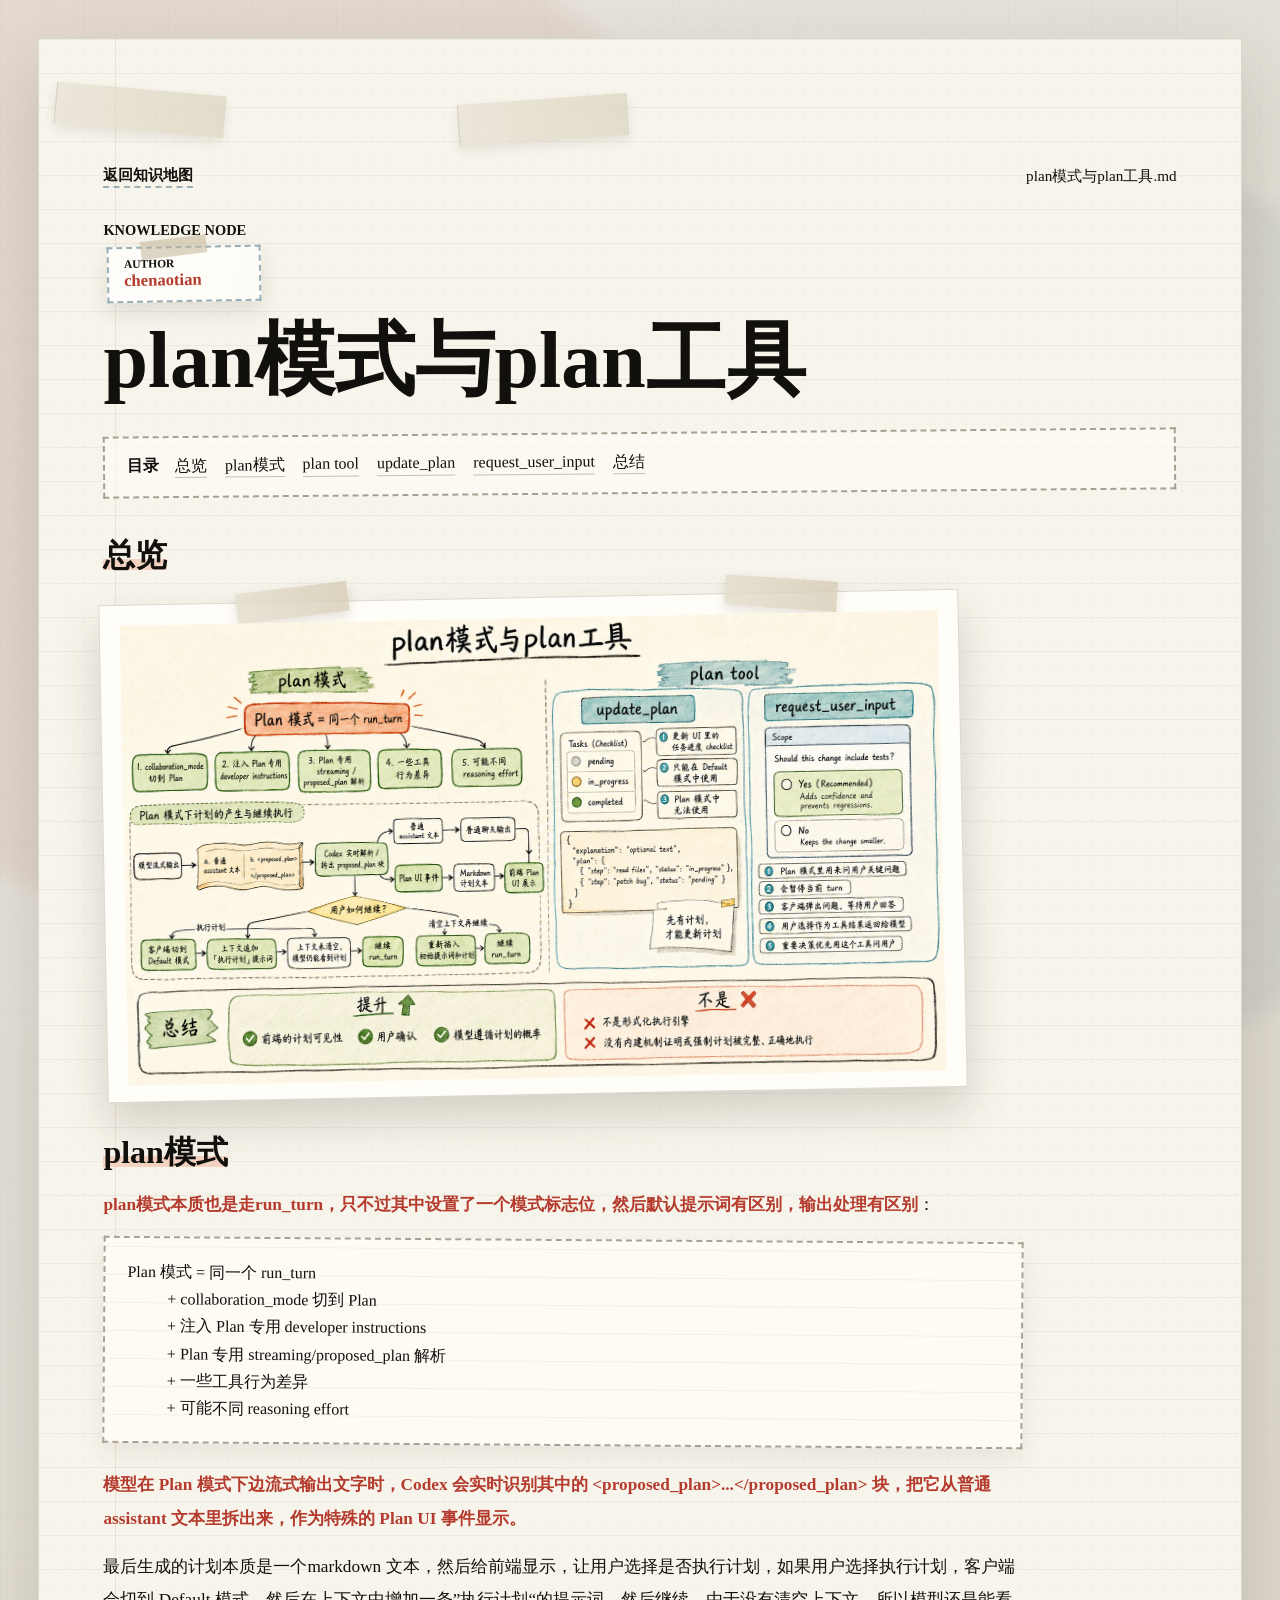
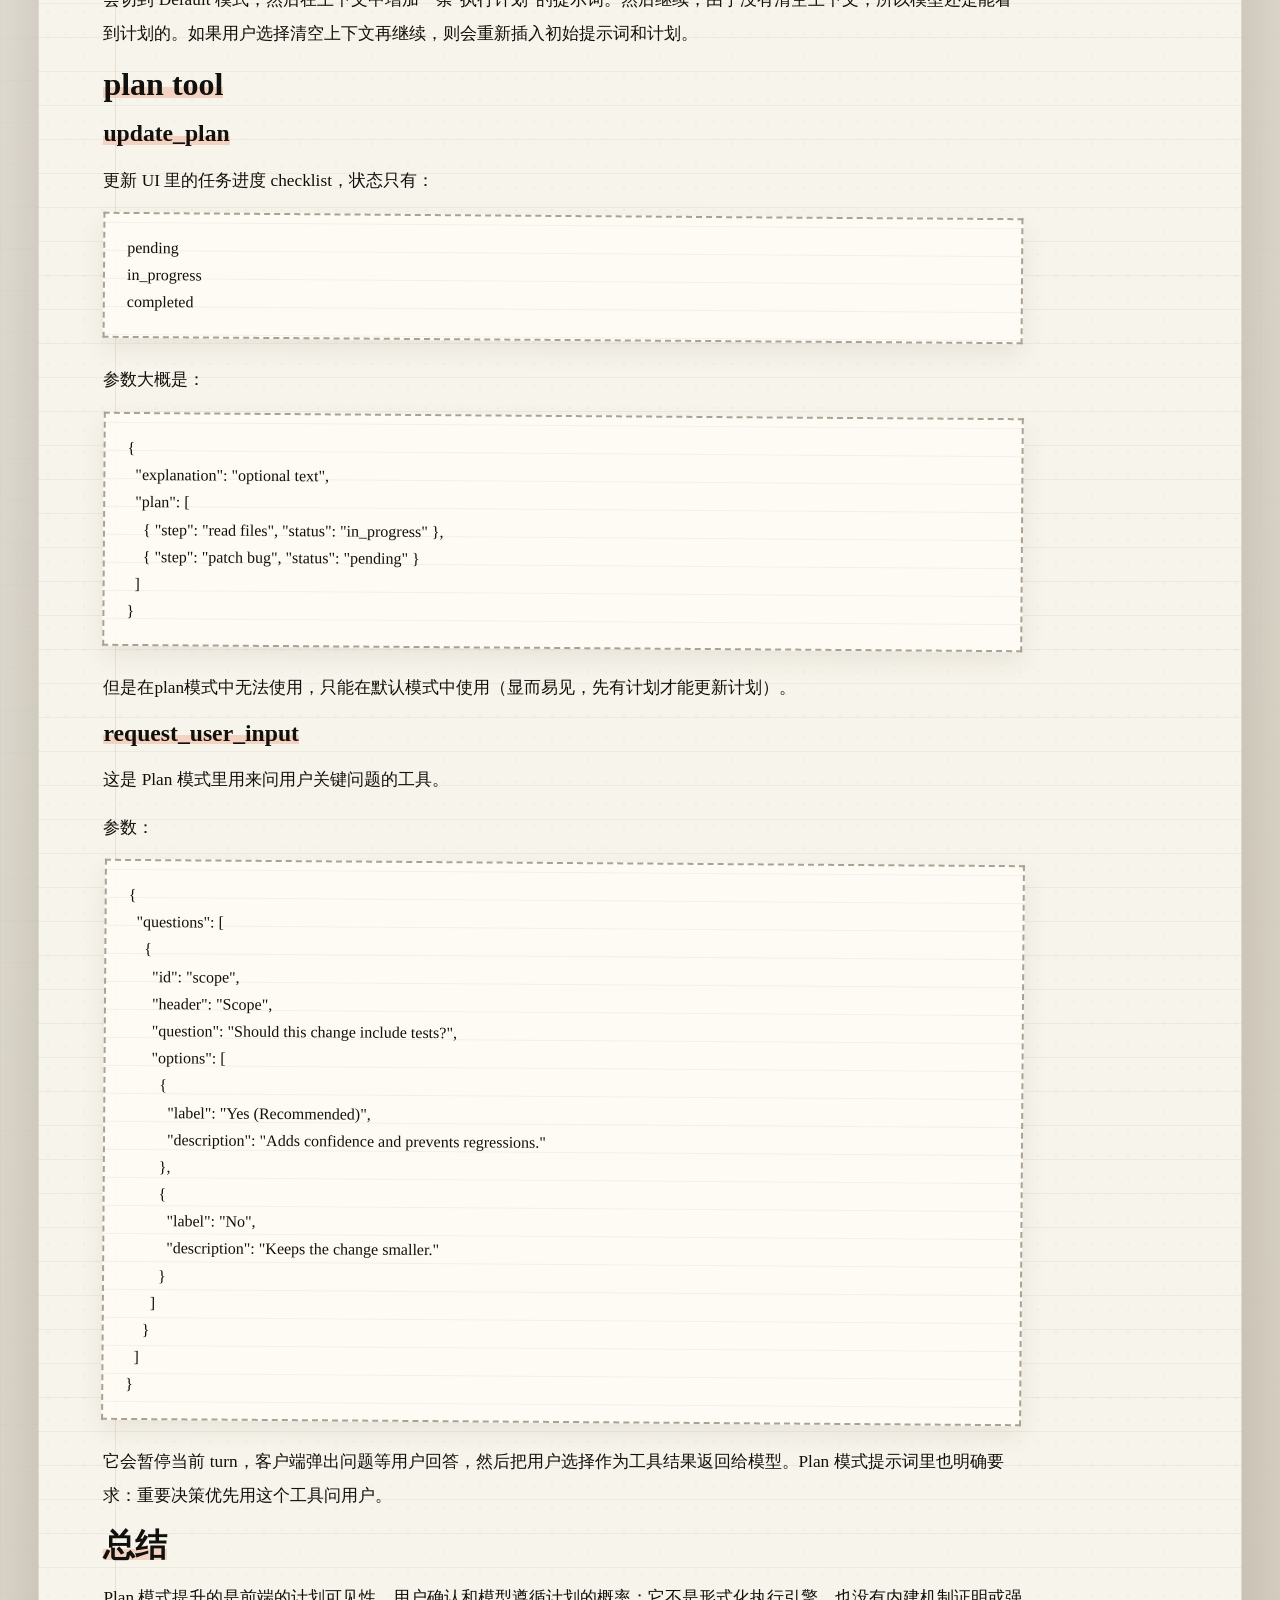
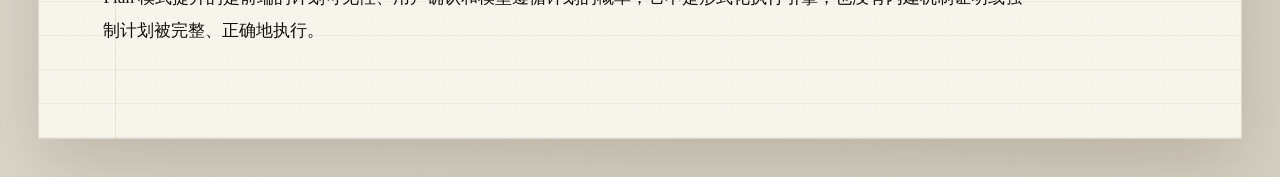
==== commit d6473150: "Update blog content" ====
--- a/pages/plan-tools.html
+++ b/pages/plan-tools.html
@@ -11,17 +11,6 @@
       <article class="topic-paper">
         <div class="tape tape-a" aria-hidden="true"></div>
         <div class="tape tape-b" aria-hidden="true"></div>
-        <a
-          class="author-signature"
-          href="https://github.com/chenaotian"
-          target="_blank"
-          rel="noopener noreferrer"
-          aria-label="作者 chenaotian 的 GitHub 主页"
-        >
-          <span>Author</span>
-          <strong>chenaotian</strong>
-        </a>
-
         <nav class="topic-nav" aria-label="页面导航">
           <a href="../index.html">返回知识地图</a>
           <span data-topic-source></span>
@@ -29,6 +18,16 @@
 
         <header class="topic-hero">
           <p class="kicker" data-topic-eyebrow>Knowledge Node</p>
+          <a
+            class="author-signature topic-author-signature"
+            href="https://github.com/chenaotian"
+            target="_blank"
+            rel="noopener noreferrer"
+            aria-label="作者 chenaotian 的 GitHub 主页"
+          >
+            <span>Author</span>
+            <strong>chenaotian</strong>
+          </a>
           <h1 data-topic-title>plan模式与plan工具</h1>
         </header>
 
--- a/styles.css
+++ b/styles.css
@@ -164,10 +164,8 @@
 }
 
 .author-signature {
-  position: absolute;
-  top: clamp(24px, 4vw, 42px);
-  right: clamp(22px, 4vw, 58px);
-  z-index: 7;
+  position: relative;
+  z-index: 3;
   display: inline-grid;
   gap: 1px;
   min-width: 154px;
@@ -214,6 +212,16 @@
   letter-spacing: 0;
 }
 
+.map-author-signature {
+  margin: 18px 0 0 12px;
+  transform: rotate(-1.2deg);
+}
+
+.topic-author-signature {
+  margin: 0 0 20px 4px;
+  transform: rotate(-1deg);
+}
+
 .author-signature:hover,
 .author-signature:focus-visible {
   border-color: rgba(174, 73, 55, 0.64);
@@ -224,7 +232,7 @@
 
 .legend {
   position: absolute;
-  top: clamp(88px, 7vw, 116px);
+  top: clamp(32px, 5vw, 62px);
   right: clamp(24px, 4vw, 54px);
   z-index: 4;
   display: flex;
@@ -527,11 +535,9 @@
     flex-wrap: wrap;
   }
 
-  .author-signature {
-    position: relative;
-    top: auto;
-    right: auto;
-    margin: 0 0 18px auto;
+  .map-author-signature {
+    margin-top: 16px;
+    margin-left: 6px;
   }
 
   .kicker {
@@ -660,17 +666,11 @@
   z-index: 1;
 }
 
-.topic-paper > .author-signature {
-  position: absolute;
-  z-index: 7;
-}
-
 .topic-nav {
   display: flex;
   justify-content: space-between;
   gap: 18px;
   align-items: center;
-  margin-top: 42px;
   margin-bottom: 34px;
   color: var(--ink);
   font-size: 0.95rem;
@@ -1716,13 +1716,3 @@
     min-width: 720px;
   }
 }
-
-@media (max-width: 980px) {
-  .topic-paper > .author-signature {
-    position: relative;
-  }
-
-  .topic-nav {
-    margin-top: 0;
-  }
-}
